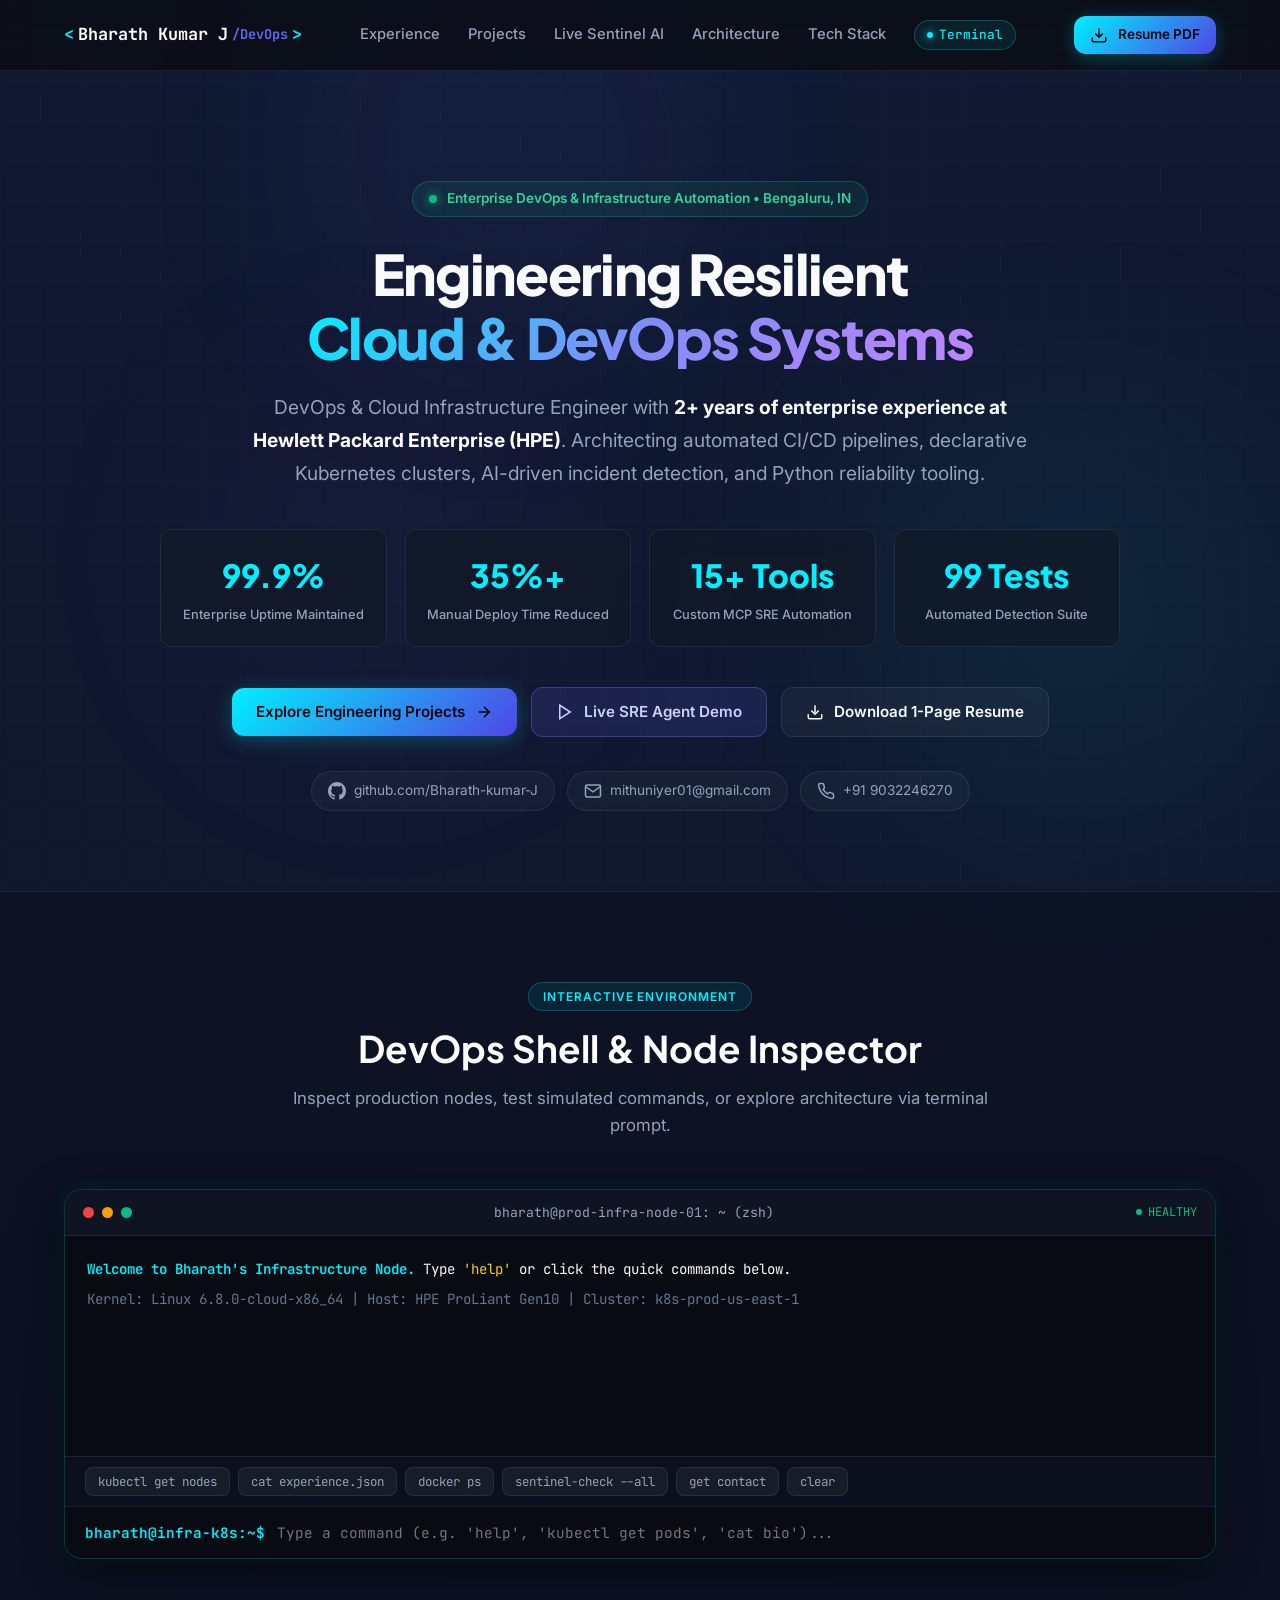
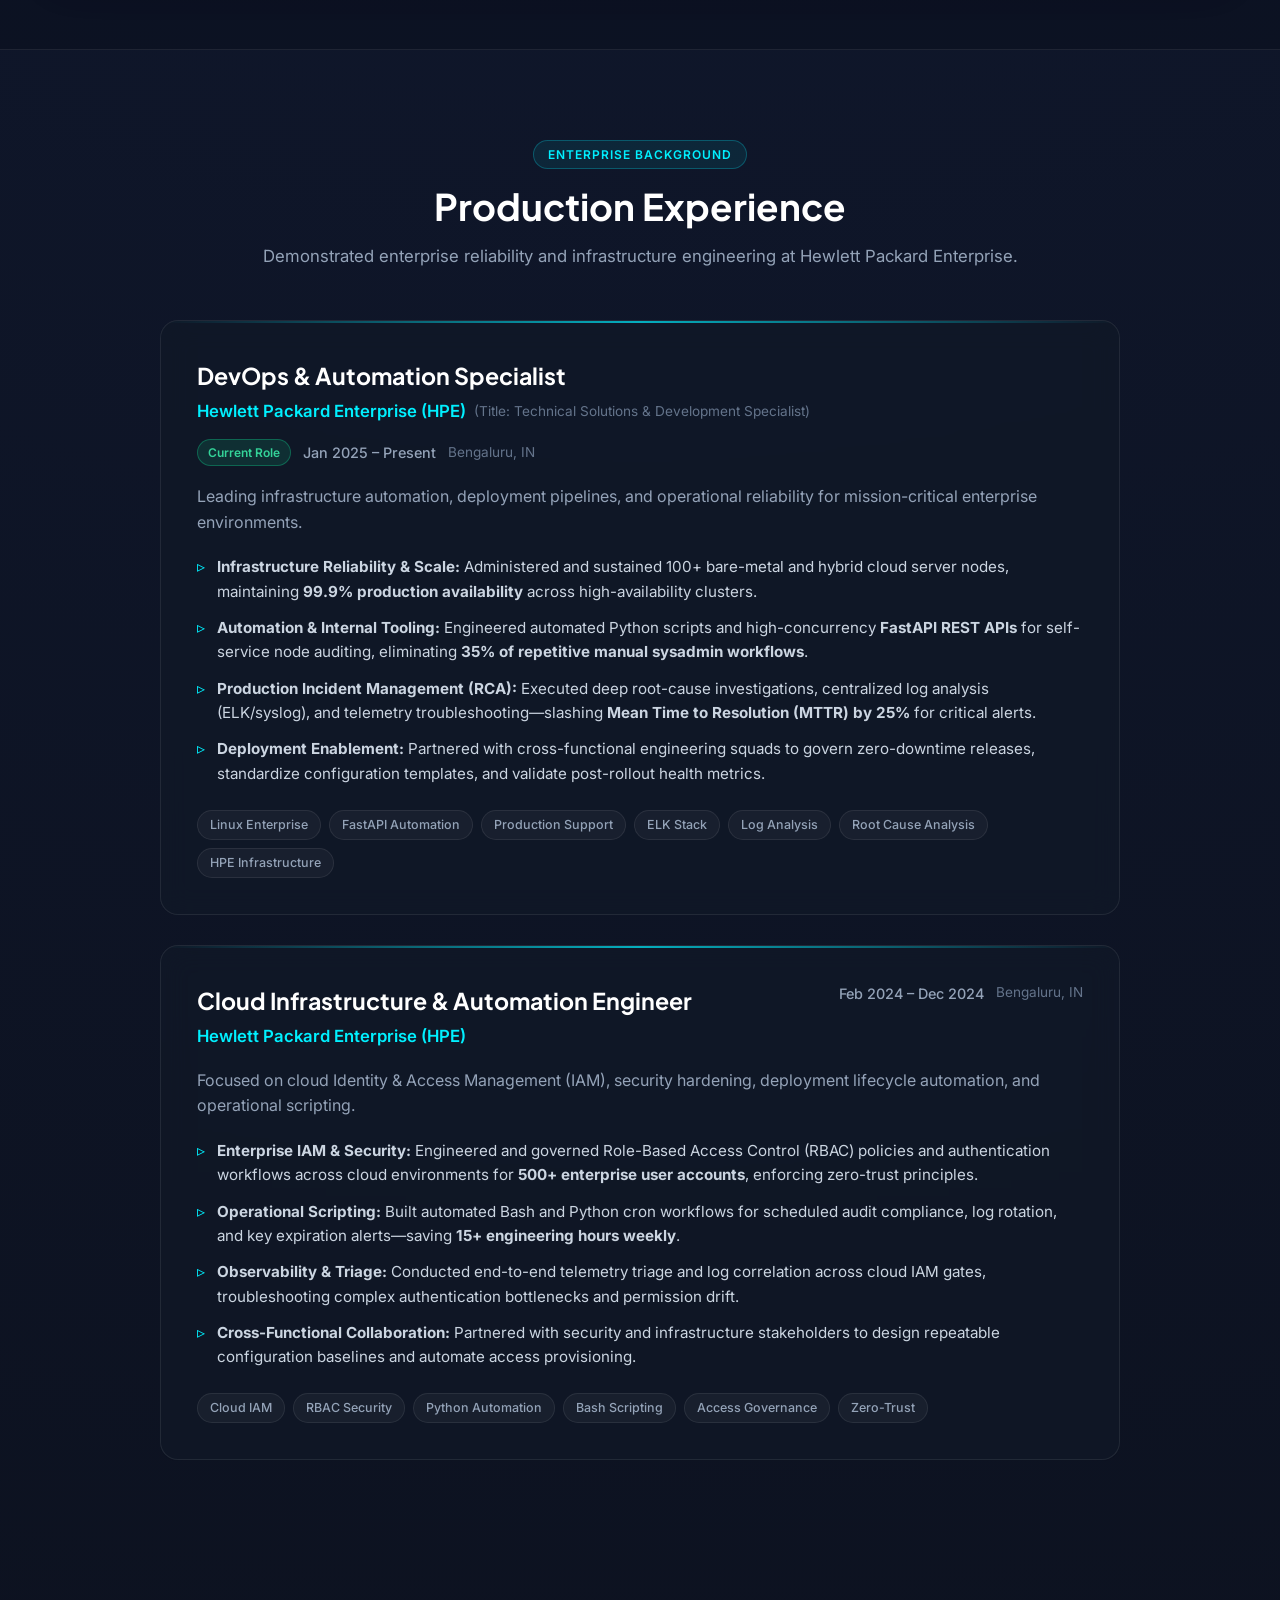
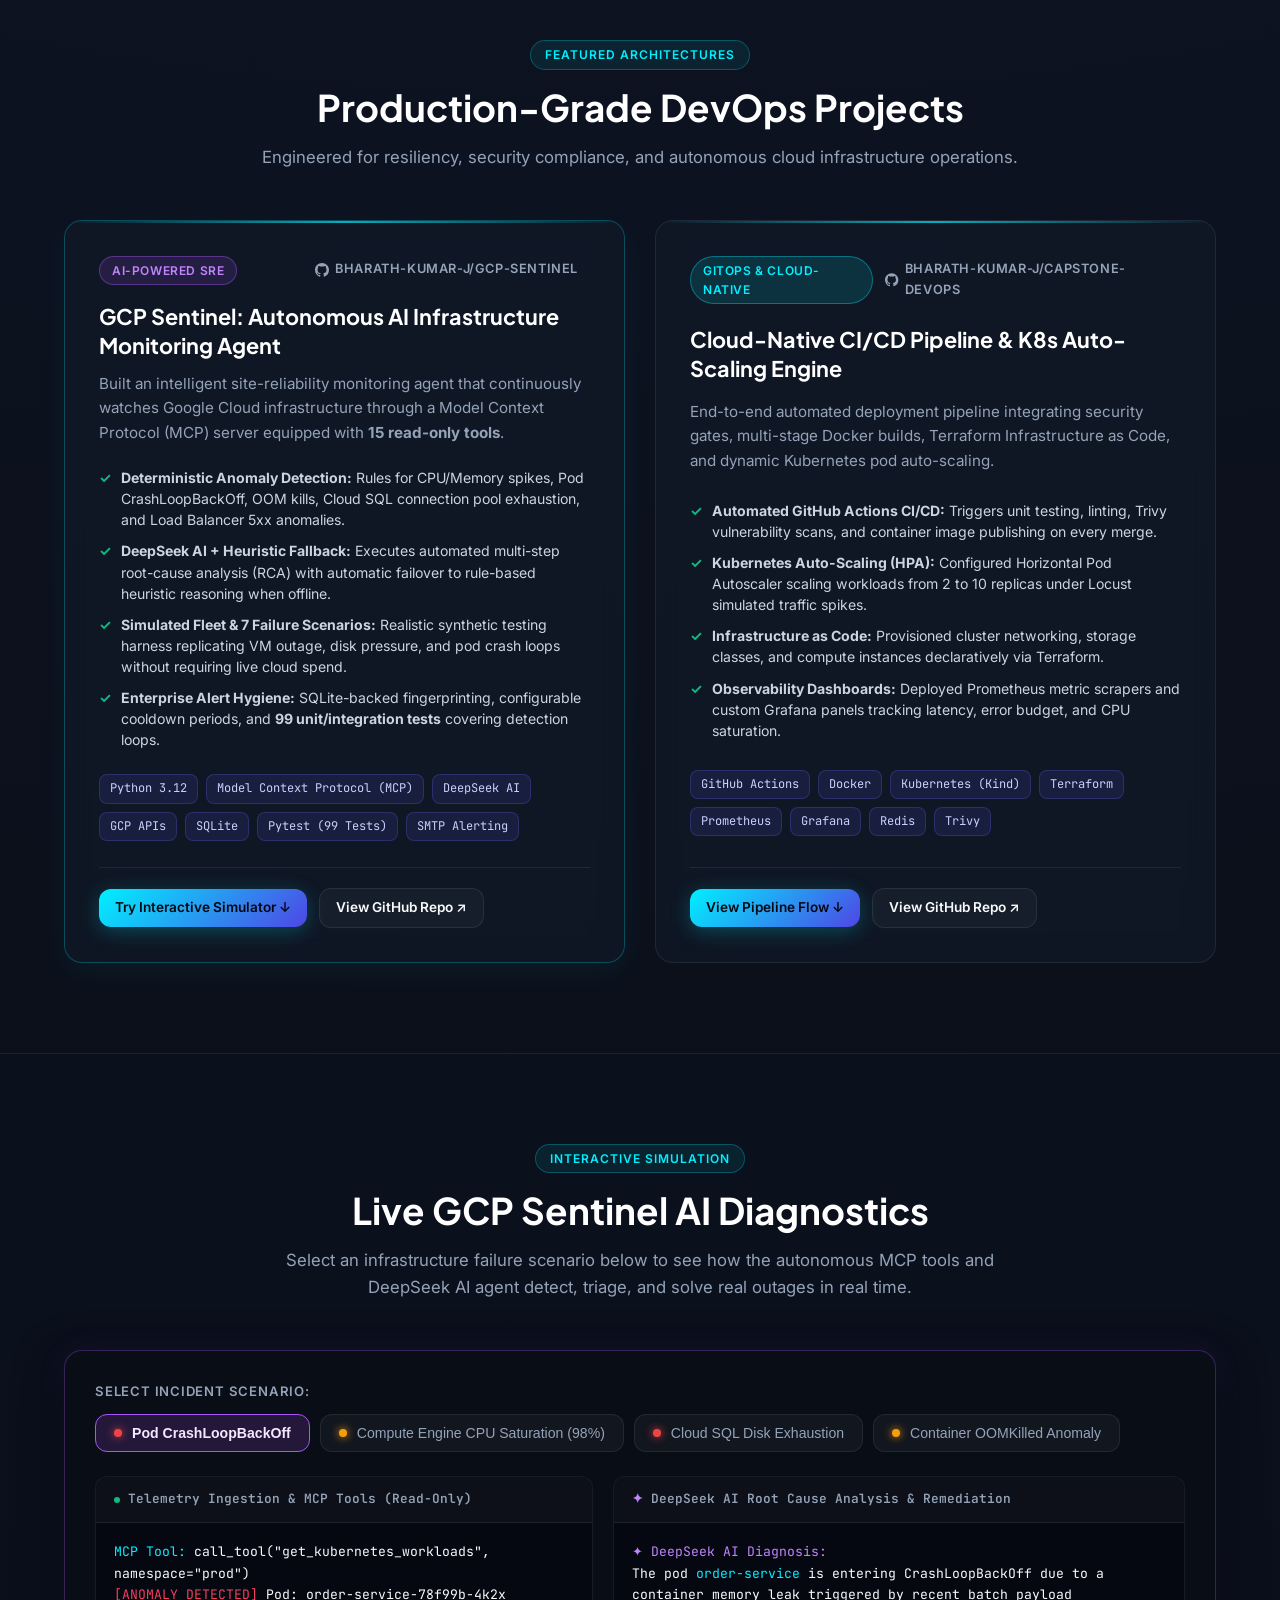
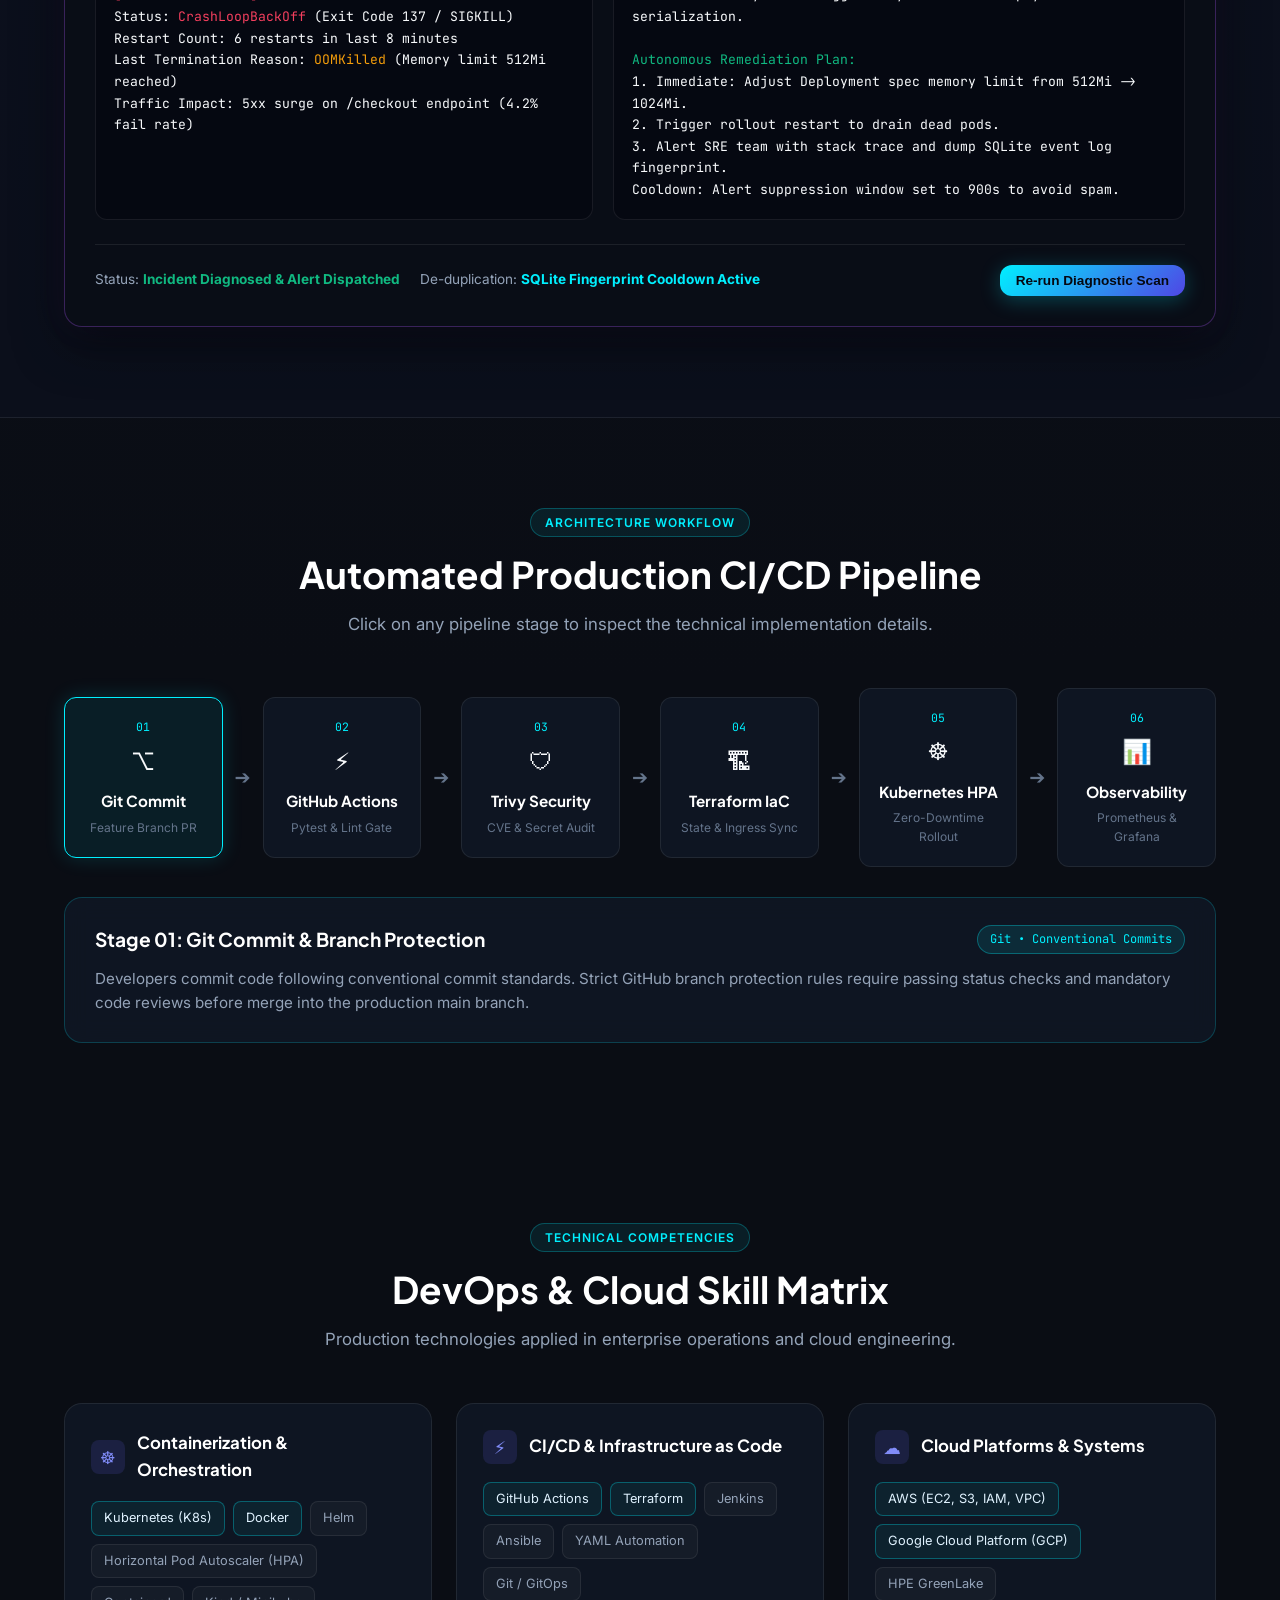
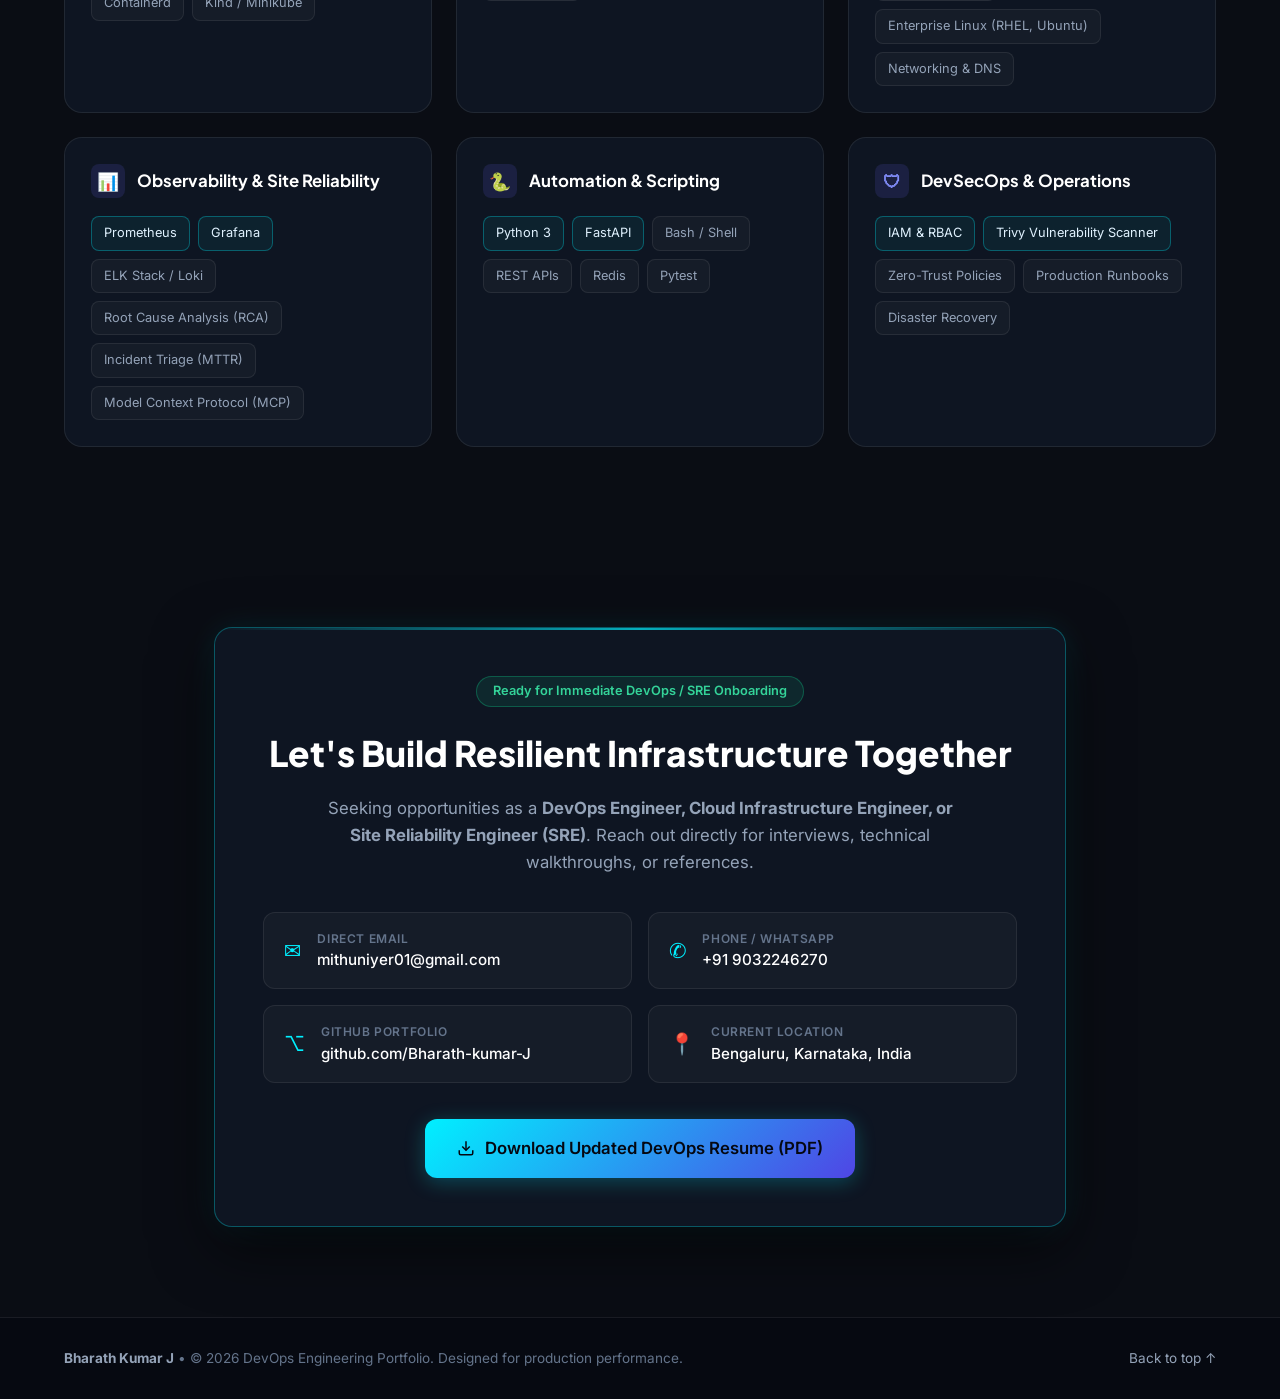
==== index.html @ 3b8f0c7a "feat: launch DevOps engineering portfolio and 1-page executive resume" ====
<!DOCTYPE html>
<html lang="en">
<head>
  <meta charset="UTF-8">
  <meta name="viewport" content="width=device-width, initial-scale=1.0">
  <title>Bharath Kumar J | DevOps & Cloud Infrastructure Engineer</title>
  <meta name="description" content="DevOps & Cloud Infrastructure Engineer specializing in Kubernetes, CI/CD, Terraform, automated observability, and enterprise cloud reliability.">
  <meta name="keywords" content="Bharath Kumar J, DevOps Engineer, Cloud Engineer, Kubernetes, Terraform, AWS, GCP, CI/CD, HPE, SRE">
  <meta name="author" content="Bharath Kumar J">
  
  <!-- Open Graph -->
  <meta property="og:title" content="Bharath Kumar J | DevOps & Cloud Infrastructure Engineer">
  <meta property="og:description" content="Production infrastructure, automated CI/CD pipelines, and AI-driven cloud observability.">
  <meta property="og:type" content="website">

  <!-- Fonts -->
  <link rel="preconnect" href="https://fonts.googleapis.com">
  <link rel="preconnect" href="https://fonts.gstatic.com" crossorigin>
  <link href="https://fonts.googleapis.com/css2?family=Inter:wght@300;400;500;600;700;800&family=JetBrains+Mono:wght@400;500;600;700&family=Plus+Jakarta+Sans:wght@600;700;800&display=swap" rel="stylesheet">
  
  <!-- Styles -->
  <link rel="stylesheet" href="style.css">
</head>
<body>
  <!-- Ambient background glow effects -->
  <div class="glow-orb orb-1"></div>
  <div class="glow-orb orb-2"></div>
  <div class="glow-orb orb-3"></div>
  <div class="grid-overlay"></div>

  <!-- Navigation Bar -->
  <header class="navbar">
    <div class="nav-container">
      <a href="#hero" class="nav-brand">
        <span class="brand-bracket">&lt;</span>
        <span class="brand-name">Bharath Kumar J</span>
        <span class="brand-tag">/DevOps</span>
        <span class="brand-bracket">&gt;</span>
      </a>

      <nav class="nav-links">
        <a href="#experience" class="nav-link">Experience</a>
        <a href="#projects" class="nav-link">Projects</a>
        <a href="#sentinel-demo" class="nav-link">Live Sentinel AI</a>
        <a href="#pipeline-diagram" class="nav-link">Architecture</a>
        <a href="#skills" class="nav-link">Tech Stack</a>
        <a href="#terminal" class="nav-link terminal-pill">
          <span class="term-dot"></span> Terminal
        </a>
      </nav>

      <div class="nav-actions">
        <a href="Bharath_Kumar_DevOps_Resume.pdf" class="btn btn-primary btn-sm" download="Bharath_Kumar_DevOps_Resume.pdf" id="btn-download-resume-nav">
          <svg class="icon" viewBox="0 0 24 24" fill="none" stroke="currentColor" stroke-width="2"><path d="M21 15v4a2 2 0 0 1-2 2H5a2 2 0 0 1-2-2v-4"></path><polyline points="7 10 12 15 17 10"></polyline><line x1="12" y1="15" x2="12" y2="3"></line></svg>
          <span>Resume PDF</span>
        </a>
      </div>
    </div>
  </header>

  <main>
    <!-- Hero Section -->
    <section id="hero" class="hero-section">
      <div class="container hero-container">
        <div class="hero-badge">
          <span class="pulse-status"></span>
          <span>Enterprise DevOps & Infrastructure Automation • Bengaluru, IN</span>
        </div>

        <h1 class="hero-title">
          Engineering Resilient <br>
          <span class="gradient-text">Cloud & DevOps Systems</span>
        </h1>

        <p class="hero-subtitle">
          DevOps & Cloud Infrastructure Engineer with <strong>2+ years of enterprise experience at Hewlett Packard Enterprise (HPE)</strong>. 
          Architecting automated CI/CD pipelines, declarative Kubernetes clusters, AI-driven incident detection, and Python reliability tooling.
        </p>

        <!-- Key Metrics Strip -->
        <div class="hero-stats">
          <div class="stat-card">
            <div class="stat-value">99.9%</div>
            <div class="stat-label">Enterprise Uptime Maintained</div>
          </div>
          <div class="stat-card">
            <div class="stat-value">35%+</div>
            <div class="stat-label">Manual Deploy Time Reduced</div>
          </div>
          <div class="stat-card">
            <div class="stat-value">15+ Tools</div>
            <div class="stat-label">Custom MCP SRE Automation</div>
          </div>
          <div class="stat-card">
            <div class="stat-value">99 Tests</div>
            <div class="stat-label">Automated Detection Suite</div>
          </div>
        </div>

        <!-- Call to actions -->
        <div class="hero-cta-group">
          <a href="#projects" class="btn btn-primary" id="btn-explore-projects">
            <span>Explore Engineering Projects</span>
            <svg class="icon" viewBox="0 0 24 24" fill="none" stroke="currentColor" stroke-width="2"><line x1="5" y1="12" x2="19" y2="12"></line><polyline points="12 5 19 12 12 19"></polyline></svg>
          </a>
          <a href="#sentinel-demo" class="btn btn-secondary" id="btn-view-ai-demo">
            <svg class="icon" viewBox="0 0 24 24" fill="none" stroke="currentColor" stroke-width="2"><polygon points="5 3 19 12 5 21 5 3"></polygon></svg>
            <span>Live SRE Agent Demo</span>
          </a>
          <a href="Bharath_Kumar_DevOps_Resume.pdf" class="btn btn-outline" download="Bharath_Kumar_DevOps_Resume.pdf" id="btn-download-resume-hero">
            <svg class="icon" viewBox="0 0 24 24" fill="none" stroke="currentColor" stroke-width="2"><path d="M21 15v4a2 2 0 0 1-2 2H5a2 2 0 0 1-2-2v-4"></path><polyline points="7 10 12 15 17 10"></polyline><line x1="12" y1="15" x2="12" y2="3"></line></svg>
            <span>Download 1-Page Resume</span>
          </a>
        </div>

        <div class="hero-socials">
          <a href="https://github.com/Bharath-kumar-J" target="_blank" rel="noopener noreferrer" class="social-chip" id="chip-github">
            <svg class="icon" viewBox="0 0 24 24" fill="currentColor"><path d="M12 0C5.37 0 0 5.37 0 12c0 5.31 3.435 9.795 8.205 11.385.6.105.825-.255.825-.57 0-.285-.015-1.23-.015-2.235-3.015.555-3.795-.735-4.035-1.41-.135-.345-.72-1.41-1.23-1.695-.42-.225-1.02-.78-.015-.795.945-.015 1.62.87 1.845 1.23 1.08 1.815 2.805 1.305 3.495.99.105-.78.42-1.305.765-1.605-2.67-.3-5.46-1.335-5.46-5.925 0-1.305.465-2.385 1.23-3.225-.12-.3-.54-1.53.12-3.18 0 0 1.005-.315 3.3 1.23.96-.27 1.98-.405 3-.405s2.04.135 3 .405c2.295-1.56 3.3-1.23 3.3-1.23.66 1.65.24 2.88.12 3.18.765.84 1.23 1.905 1.23 3.225 0 4.605-2.805 5.625-5.475 5.925.435.375.81 1.095.81 2.22 0 1.605-.015 2.895-.015 3.3 0 .315.225.69.825.57A12.02 12.02 0 0024 12c0-6.63-5.37-12-12-12z"/></svg>
            <span>github.com/Bharath-kumar-J</span>
          </a>
          <a href="mailto:mithuniyer01@gmail.com" class="social-chip" id="chip-email">
            <svg class="icon" viewBox="0 0 24 24" fill="none" stroke="currentColor" stroke-width="2"><path d="M4 4h16c1.1 0 2 .9 2 2v12c0 1.1-.9 2-2 2H4c-1.1 0-2-.9-2-2V6c0-1.1.9-2 2-2z"></path><polyline points="22,6 12,13 2,6"></polyline></svg>
            <span>mithuniyer01@gmail.com</span>
          </a>
          <a href="tel:+919032246270" class="social-chip" id="chip-phone">
            <svg class="icon" viewBox="0 0 24 24" fill="none" stroke="currentColor" stroke-width="2"><path d="M22 16.92v3a2 2 0 0 1-2.18 2 19.79 19.79 0 0 1-8.63-3.07 19.5 19.5 0 0 1-6-6 19.79 19.79 0 0 1-3.07-8.67A2 2 0 0 1 4.11 2h3a2 2 0 0 1 2 1.72 12.84 12.84 0 0 0 .7 2.81 2 2 0 0 1-.45 2.11L8.09 9.91a16 16 0 0 0 6 6l1.27-1.27a2 2 0 0 1 2.11-.45 12.84 12.84 0 0 0 2.81.7A2 2 0 0 1 22 16.92z"></path></svg>
            <span>+91 9032246270</span>
          </a>
        </div>
      </div>
    </section>

    <!-- Interactive DevOps Terminal -->
    <section id="terminal" class="terminal-section">
      <div class="container">
        <div class="section-header">
          <div class="section-tag">Interactive Environment</div>
          <h2 class="section-title">DevOps Shell & Node Inspector</h2>
          <p class="section-desc">Inspect production nodes, test simulated commands, or explore architecture via terminal prompt.</p>
        </div>

        <div class="terminal-window">
          <div class="terminal-bar">
            <div class="term-dots">
              <span class="dot red"></span>
              <span class="dot yellow"></span>
              <span class="dot green"></span>
            </div>
            <div class="term-title">bharath@prod-infra-node-01: ~ (zsh)</div>
            <div class="term-status"><span class="status-indicator"></span> HEALTHY</div>
          </div>
          
          <div class="terminal-body" id="term-output">
            <div class="term-line output">
              <span class="term-accent">Welcome to Bharath's Infrastructure Node.</span> Type <span class="term-highlight">'help'</span> or click the quick commands below.
            </div>
            <div class="term-line output">
              <span class="term-dim">Kernel: Linux 6.8.0-cloud-x86_64 | Host: HPE ProLiant Gen10 | Cluster: k8s-prod-us-east-1</span>
            </div>
          </div>

          <!-- Quick interactive command buttons -->
          <div class="terminal-quick-cmds">
            <button class="quick-cmd-btn" data-cmd="kubectl get nodes">kubectl get nodes</button>
            <button class="quick-cmd-btn" data-cmd="cat experience.json">cat experience.json</button>
            <button class="quick-cmd-btn" data-cmd="docker ps">docker ps</button>
            <button class="quick-cmd-btn" data-cmd="sentinel-check --all">sentinel-check --all</button>
            <button class="quick-cmd-btn" data-cmd="get contact">get contact</button>
            <button class="quick-cmd-btn" data-cmd="clear">clear</button>
          </div>

          <div class="terminal-input-row">
            <span class="term-prompt">bharath@infra-k8s:~$</span>
            <input type="text" id="terminal-input" placeholder="Type a command (e.g. 'help', 'kubectl get pods', 'cat bio')..." autocomplete="off" spellcheck="false">
          </div>
        </div>
      </div>
    </section>

    <!-- Professional Experience Section -->
    <section id="experience" class="experience-section">
      <div class="container">
        <div class="section-header">
          <div class="section-tag">Enterprise Background</div>
          <h2 class="section-title">Production Experience</h2>
          <p class="section-desc">Demonstrated enterprise reliability and infrastructure engineering at Hewlett Packard Enterprise.</p>
        </div>

        <div class="timeline">
          <!-- Role 1 -->
          <div class="timeline-card">
            <div class="card-glow"></div>
            <div class="timeline-header">
              <div class="role-info">
                <h3 class="role-title">DevOps & Automation Specialist</h3>
                <div class="role-company">
                  <span class="company-name">Hewlett Packard Enterprise (HPE)</span>
                  <span class="official-title">(Title: Technical Solutions & Development Specialist)</span>
                </div>
              </div>
              <div class="role-meta">
                <span class="role-badge current">Current Role</span>
                <span class="role-date">Jan 2025 – Present</span>
                <span class="role-location">Bengaluru, IN</span>
              </div>
            </div>

            <p class="role-overview">
              Leading infrastructure automation, deployment pipelines, and operational reliability for mission-critical enterprise environments.
            </p>

            <ul class="role-bullets">
              <li>
                <span class="bullet-icon">▹</span>
                <span><strong>Infrastructure Reliability & Scale:</strong> Administered and sustained 100+ bare-metal and hybrid cloud server nodes, maintaining <strong>99.9% production availability</strong> across high-availability clusters.</span>
              </li>
              <li>
                <span class="bullet-icon">▹</span>
                <span><strong>Automation & Internal Tooling:</strong> Engineered automated Python scripts and high-concurrency <strong>FastAPI REST APIs</strong> for self-service node auditing, eliminating <strong>35% of repetitive manual sysadmin workflows</strong>.</span>
              </li>
              <li>
                <span class="bullet-icon">▹</span>
                <span><strong>Production Incident Management (RCA):</strong> Executed deep root-cause investigations, centralized log analysis (ELK/syslog), and telemetry troubleshooting—slashing <strong>Mean Time to Resolution (MTTR) by 25%</strong> for critical alerts.</span>
              </li>
              <li>
                <span class="bullet-icon">▹</span>
                <span><strong>Deployment Enablement:</strong> Partnered with cross-functional engineering squads to govern zero-downtime releases, standardize configuration templates, and validate post-rollout health metrics.</span>
              </li>
            </ul>

            <div class="role-tags">
              <span class="tag">Linux Enterprise</span>
              <span class="tag">FastAPI Automation</span>
              <span class="tag">Production Support</span>
              <span class="tag">ELK Stack</span>
              <span class="tag">Log Analysis</span>
              <span class="tag">Root Cause Analysis</span>
              <span class="tag">HPE Infrastructure</span>
            </div>
          </div>

          <!-- Role 2 -->
          <div class="timeline-card">
            <div class="card-glow"></div>
            <div class="timeline-header">
              <div class="role-info">
                <h3 class="role-title">Cloud Infrastructure & Automation Engineer</h3>
                <div class="role-company">
                  <span class="company-name">Hewlett Packard Enterprise (HPE)</span>
                </div>
              </div>
              <div class="role-meta">
                <span class="role-date">Feb 2024 – Dec 2024</span>
                <span class="role-location">Bengaluru, IN</span>
              </div>
            </div>

            <p class="role-overview">
              Focused on cloud Identity & Access Management (IAM), security hardening, deployment lifecycle automation, and operational scripting.
            </p>

            <ul class="role-bullets">
              <li>
                <span class="bullet-icon">▹</span>
                <span><strong>Enterprise IAM & Security:</strong> Engineered and governed Role-Based Access Control (RBAC) policies and authentication workflows across cloud environments for <strong>500+ enterprise user accounts</strong>, enforcing zero-trust principles.</span>
              </li>
              <li>
                <span class="bullet-icon">▹</span>
                <span><strong>Operational Scripting:</strong> Built automated Bash and Python cron workflows for scheduled audit compliance, log rotation, and key expiration alerts—saving <strong>15+ engineering hours weekly</strong>.</span>
              </li>
              <li>
                <span class="bullet-icon">▹</span>
                <span><strong>Observability & Triage:</strong> Conducted end-to-end telemetry triage and log correlation across cloud IAM gates, troubleshooting complex authentication bottlenecks and permission drift.</span>
              </li>
              <li>
                <span class="bullet-icon">▹</span>
                <span><strong>Cross-Functional Collaboration:</strong> Partnered with security and infrastructure stakeholders to design repeatable configuration baselines and automate access provisioning.</span>
              </li>
            </ul>

            <div class="role-tags">
              <span class="tag">Cloud IAM</span>
              <span class="tag">RBAC Security</span>
              <span class="tag">Python Automation</span>
              <span class="tag">Bash Scripting</span>
              <span class="tag">Access Governance</span>
              <span class="tag">Zero-Trust</span>
            </div>
          </div>
        </div>
      </div>
    </section>

    <!-- Flagship Projects Section -->
    <section id="projects" class="projects-section">
      <div class="container">
        <div class="section-header">
          <div class="section-tag">Featured Architectures</div>
          <h2 class="section-title">Production-Grade DevOps Projects</h2>
          <p class="section-desc">Engineered for resiliency, security compliance, and autonomous cloud infrastructure operations.</p>
        </div>

        <div class="projects-grid">
          <!-- Project 1: GCP Sentinel -->
          <article class="project-card featured">
            <div class="card-glow"></div>
            <div class="project-badge-bar">
              <span class="badge ai">AI-Powered SRE</span>
              <span class="badge github-link">
                <a href="https://github.com/Bharath-kumar-J/gcp-sentinel" target="_blank" rel="noopener noreferrer">
                  <svg class="icon-sm" viewBox="0 0 24 24" fill="currentColor"><path d="M12 0C5.37 0 0 5.37 0 12c0 5.31 3.435 9.795 8.205 11.385.6.105.825-.255.825-.57 0-.285-.015-1.23-.015-2.235-3.015.555-3.795-.735-4.035-1.41-.135-.345-.72-1.41-1.23-1.695-.42-.225-1.02-.78-.015-.795.945-.015 1.62.87 1.845 1.23 1.08 1.815 2.805 1.305 3.495.99.105-.78.42-1.305.765-1.605-2.67-.3-5.46-1.335-5.46-5.925 0-1.305.465-2.385 1.23-3.225-.12-.3-.54-1.53.12-3.18 0 0 1.005-.315 3.3 1.23.96-.27 1.98-.405 3-.405s2.04.135 3 .405c2.295-1.56 3.3-1.23 3.3-1.23.66 1.65.24 2.88.12 3.18.765.84 1.23 1.905 1.23 3.225 0 4.605-2.805 5.625-5.475 5.925.435.375.81 1.095.81 2.22 0 1.605-.015 2.895-.015 3.3 0 .315.225.69.825.57A12.02 12.02 0 0024 12c0-6.63-5.37-12-12-12z"/></svg>
                  <span>Bharath-kumar-J/gcp-sentinel</span>
                </a>
              </span>
            </div>

            <h3 class="project-title">GCP Sentinel: Autonomous AI Infrastructure Monitoring Agent</h3>
            <p class="project-desc">
              Built an intelligent site-reliability monitoring agent that continuously watches Google Cloud infrastructure through a Model Context Protocol (MCP) server equipped with <strong>15 read-only tools</strong>.
            </p>

            <div class="project-highlights">
              <div class="highlight-item">
                <span class="check-icon">✓</span>
                <span><strong>Deterministic Anomaly Detection:</strong> Rules for CPU/Memory spikes, Pod CrashLoopBackOff, OOM kills, Cloud SQL connection pool exhaustion, and Load Balancer 5xx anomalies.</span>
              </div>
              <div class="highlight-item">
                <span class="check-icon">✓</span>
                <span><strong>DeepSeek AI + Heuristic Fallback:</strong> Executes automated multi-step root-cause analysis (RCA) with automatic failover to rule-based heuristic reasoning when offline.</span>
              </div>
              <div class="highlight-item">
                <span class="check-icon">✓</span>
                <span><strong>Simulated Fleet & 7 Failure Scenarios:</strong> Realistic synthetic testing harness replicating VM outage, disk pressure, and pod crash loops without requiring live cloud spend.</span>
              </div>
              <div class="highlight-item">
                <span class="check-icon">✓</span>
                <span><strong>Enterprise Alert Hygiene:</strong> SQLite-backed fingerprinting, configurable cooldown periods, and <strong>99 unit/integration tests</strong> covering detection loops.</span>
              </div>
            </div>

            <div class="project-tech-stack">
              <span class="tech-tag">Python 3.12</span>
              <span class="tech-tag">Model Context Protocol (MCP)</span>
              <span class="tech-tag">DeepSeek AI</span>
              <span class="tech-tag">GCP APIs</span>
              <span class="tech-tag">SQLite</span>
              <span class="tech-tag">Pytest (99 Tests)</span>
              <span class="tech-tag">SMTP Alerting</span>
            </div>

            <div class="project-footer">
              <a href="#sentinel-demo" class="btn btn-sm btn-primary">Try Interactive Simulator ↓</a>
              <a href="https://github.com/Bharath-kumar-J/gcp-sentinel" target="_blank" rel="noopener noreferrer" class="btn btn-sm btn-outline">View GitHub Repo ↗</a>
            </div>
          </article>

          <!-- Project 2: Cloud Native CI/CD -->
          <article class="project-card">
            <div class="card-glow"></div>
            <div class="project-badge-bar">
              <span class="badge k8s">GitOps & Cloud-Native</span>
              <span class="badge github-link">
                <a href="https://github.com/Bharath-kumar-J/capstone-devops" target="_blank" rel="noopener noreferrer">
                  <svg class="icon-sm" viewBox="0 0 24 24" fill="currentColor"><path d="M12 0C5.37 0 0 5.37 0 12c0 5.31 3.435 9.795 8.205 11.385.6.105.825-.255.825-.57 0-.285-.015-1.23-.015-2.235-3.015.555-3.795-.735-4.035-1.41-.135-.345-.72-1.41-1.23-1.695-.42-.225-1.02-.78-.015-.795.945-.015 1.62.87 1.845 1.23 1.08 1.815 2.805 1.305 3.495.99.105-.78.42-1.305.765-1.605-2.67-.3-5.46-1.335-5.46-5.925 0-1.305.465-2.385 1.23-3.225-.12-.3-.54-1.53.12-3.18 0 0 1.005-.315 3.3 1.23.96-.27 1.98-.405 3-.405s2.04.135 3 .405c2.295-1.56 3.3-1.23 3.3-1.23.66 1.65.24 2.88.12 3.18.765.84 1.23 1.905 1.23 3.225 0 4.605-2.805 5.625-5.475 5.925.435.375.81 1.095.81 2.22 0 1.605-.015 2.895-.015 3.3 0 .315.225.69.825.57A12.02 12.02 0 0024 12c0-6.63-5.37-12-12-12z"/></svg>
                  <span>Bharath-kumar-J/capstone-devops</span>
                </a>
              </span>
            </div>

            <h3 class="project-title">Cloud-Native CI/CD Pipeline & K8s Auto-Scaling Engine</h3>
            <p class="project-desc">
              End-to-end automated deployment pipeline integrating security gates, multi-stage Docker builds, Terraform Infrastructure as Code, and dynamic Kubernetes pod auto-scaling.
            </p>

            <div class="project-highlights">
              <div class="highlight-item">
                <span class="check-icon">✓</span>
                <span><strong>Automated GitHub Actions CI/CD:</strong> Triggers unit testing, linting, Trivy vulnerability scans, and container image publishing on every merge.</span>
              </div>
              <div class="highlight-item">
                <span class="check-icon">✓</span>
                <span><strong>Kubernetes Auto-Scaling (HPA):</strong> Configured Horizontal Pod Autoscaler scaling workloads from 2 to 10 replicas under Locust simulated traffic spikes.</span>
              </div>
              <div class="highlight-item">
                <span class="check-icon">✓</span>
                <span><strong>Infrastructure as Code:</strong> Provisioned cluster networking, storage classes, and compute instances declaratively via Terraform.</span>
              </div>
              <div class="highlight-item">
                <span class="check-icon">✓</span>
                <span><strong>Observability Dashboards:</strong> Deployed Prometheus metric scrapers and custom Grafana panels tracking latency, error budget, and CPU saturation.</span>
              </div>
            </div>

            <div class="project-tech-stack">
              <span class="tech-tag">GitHub Actions</span>
              <span class="tech-tag">Docker</span>
              <span class="tech-tag">Kubernetes (Kind)</span>
              <span class="tech-tag">Terraform</span>
              <span class="tech-tag">Prometheus</span>
              <span class="tech-tag">Grafana</span>
              <span class="tech-tag">Redis</span>
              <span class="tech-tag">Trivy</span>
            </div>

            <div class="project-footer">
              <a href="#pipeline-diagram" class="btn btn-sm btn-primary">View Pipeline Flow ↓</a>
              <a href="https://github.com/Bharath-kumar-J/capstone-devops" target="_blank" rel="noopener noreferrer" class="btn btn-sm btn-outline">View GitHub Repo ↗</a>
            </div>
          </article>
        </div>
      </div>
    </section>

    <!-- Interactive Live GCP Sentinel AI Simulator -->
    <section id="sentinel-demo" class="demo-section">
      <div class="container">
        <div class="section-header">
          <div class="section-tag">Interactive Simulation</div>
          <h2 class="section-title">Live GCP Sentinel AI Diagnostics</h2>
          <p class="section-desc">Select an infrastructure failure scenario below to see how the autonomous MCP tools and DeepSeek AI agent detect, triage, and solve real outages in real time.</p>
        </div>

        <div class="simulator-box">
          <div class="sim-controls">
            <label class="control-label">Select Incident Scenario:</label>
            <div class="scenario-buttons">
              <button class="scenario-btn active" data-scenario="crashloop">
                <span class="scenario-status red"></span>
                <span>Pod CrashLoopBackOff</span>
              </button>
              <button class="scenario-btn" data-scenario="cpu-spike">
                <span class="scenario-status orange"></span>
                <span>Compute Engine CPU Saturation (98%)</span>
              </button>
              <button class="scenario-btn" data-scenario="sql-disk">
                <span class="scenario-status red"></span>
                <span>Cloud SQL Disk Exhaustion</span>
              </button>
              <button class="scenario-btn" data-scenario="oom-kill">
                <span class="scenario-status orange"></span>
                <span>Container OOMKilled Anomaly</span>
              </button>
            </div>
          </div>

          <div class="sim-display-grid">
            <!-- Simulated Telemetry Stream -->
            <div class="sim-panel telemetry-panel">
              <div class="panel-header">
                <span class="pulse-green"></span>
                <span>Telemetry Ingestion & MCP Tools (Read-Only)</span>
              </div>
              <div class="panel-content" id="sim-telemetry">
                <!-- Dynamically populated -->
              </div>
            </div>

            <!-- DeepSeek AI RCA & Action Plan -->
            <div class="sim-panel ai-panel">
              <div class="panel-header">
                <span class="ai-sparkle">✦</span>
                <span>DeepSeek AI Root Cause Analysis & Remediation</span>
              </div>
              <div class="panel-content" id="sim-analysis">
                <!-- Dynamically populated -->
              </div>
            </div>
          </div>

          <div class="sim-footer">
            <div class="sim-meta">
              <span>Status: <strong class="text-emerald">Incident Diagnosed & Alert Dispatched</strong></span>
              <span>De-duplication: <strong class="text-cyan">SQLite Fingerprint Cooldown Active</strong></span>
            </div>
            <button class="btn btn-sm btn-primary" id="btn-rerun-sim">Re-run Diagnostic Scan</button>
          </div>
        </div>
      </div>
    </section>

    <!-- Interactive CI/CD Architecture Flow -->
    <section id="pipeline-diagram" class="pipeline-section">
      <div class="container">
        <div class="section-header">
          <div class="section-tag">Architecture Workflow</div>
          <h2 class="section-title">Automated Production CI/CD Pipeline</h2>
          <p class="section-desc">Click on any pipeline stage to inspect the technical implementation details.</p>
        </div>

        <div class="pipeline-flow">
          <div class="pipeline-stage active" data-stage="stage-git">
            <div class="stage-num">01</div>
            <div class="stage-icon">⌥</div>
            <div class="stage-title">Git Commit</div>
            <div class="stage-sub">Feature Branch PR</div>
          </div>
          <div class="pipeline-arrow">➔</div>

          <div class="pipeline-stage" data-stage="stage-ci">
            <div class="stage-num">02</div>
            <div class="stage-icon">⚡</div>
            <div class="stage-title">GitHub Actions</div>
            <div class="stage-sub">Pytest & Lint Gate</div>
          </div>
          <div class="pipeline-arrow">➔</div>

          <div class="pipeline-stage" data-stage="stage-sec">
            <div class="stage-num">03</div>
            <div class="stage-icon">🛡</div>
            <div class="stage-title">Trivy Security</div>
            <div class="stage-sub">CVE & Secret Audit</div>
          </div>
          <div class="pipeline-arrow">➔</div>

          <div class="pipeline-stage" data-stage="stage-iac">
            <div class="stage-num">04</div>
            <div class="stage-icon">🏗</div>
            <div class="stage-title">Terraform IaC</div>
            <div class="stage-sub">State & Ingress Sync</div>
          </div>
          <div class="pipeline-arrow">➔</div>

          <div class="pipeline-stage" data-stage="stage-k8s">
            <div class="stage-num">05</div>
            <div class="stage-icon">☸</div>
            <div class="stage-title">Kubernetes HPA</div>
            <div class="stage-sub">Zero-Downtime Rollout</div>
          </div>
          <div class="pipeline-arrow">➔</div>

          <div class="pipeline-stage" data-stage="stage-obs">
            <div class="stage-num">06</div>
            <div class="stage-icon">📊</div>
            <div class="stage-title">Observability</div>
            <div class="stage-sub">Prometheus & Grafana</div>
          </div>
        </div>

        <div class="stage-detail-card" id="stage-detail-view">
          <div class="detail-header">
            <h4 id="detail-title">Stage 01: Git Commit & Branch Protection</h4>
            <span class="detail-badge" id="detail-tech">Git • Conventional Commits</span>
          </div>
          <p id="detail-desc">Developers commit code following conventional commit standards. Strict GitHub branch protection rules require passing status checks and mandatory code reviews before merge into the production main branch.</p>
        </div>
      </div>
    </section>

    <!-- Skills Matrix -->
    <section id="skills" class="skills-section">
      <div class="container">
        <div class="section-header">
          <div class="section-tag">Technical Competencies</div>
          <h2 class="section-title">DevOps & Cloud Skill Matrix</h2>
          <p class="section-desc">Production technologies applied in enterprise operations and cloud engineering.</p>
        </div>

        <div class="skills-grid">
          <!-- Category 1 -->
          <div class="skill-group">
            <div class="group-title">
              <span class="icon-bubble">☸</span>
              <span>Containerization & Orchestration</span>
            </div>
            <div class="skill-pills">
              <span class="pill primary">Kubernetes (K8s)</span>
              <span class="pill primary">Docker</span>
              <span class="pill">Helm</span>
              <span class="pill">Horizontal Pod Autoscaler (HPA)</span>
              <span class="pill">Containerd</span>
              <span class="pill">Kind / Minikube</span>
            </div>
          </div>

          <!-- Category 2 -->
          <div class="skill-group">
            <div class="group-title">
              <span class="icon-bubble">⚡</span>
              <span>CI/CD & Infrastructure as Code</span>
            </div>
            <div class="skill-pills">
              <span class="pill primary">GitHub Actions</span>
              <span class="pill primary">Terraform</span>
              <span class="pill">Jenkins</span>
              <span class="pill">Ansible</span>
              <span class="pill">YAML Automation</span>
              <span class="pill">Git / GitOps</span>
            </div>
          </div>

          <!-- Category 3 -->
          <div class="skill-group">
            <div class="group-title">
              <span class="icon-bubble">☁</span>
              <span>Cloud Platforms & Systems</span>
            </div>
            <div class="skill-pills">
              <span class="pill primary">AWS (EC2, S3, IAM, VPC)</span>
              <span class="pill primary">Google Cloud Platform (GCP)</span>
              <span class="pill">HPE GreenLake</span>
              <span class="pill">Enterprise Linux (RHEL, Ubuntu)</span>
              <span class="pill">Networking & DNS</span>
            </div>
          </div>

          <!-- Category 4 -->
          <div class="skill-group">
            <div class="group-title">
              <span class="icon-bubble">📊</span>
              <span>Observability & Site Reliability</span>
            </div>
            <div class="skill-pills">
              <span class="pill primary">Prometheus</span>
              <span class="pill primary">Grafana</span>
              <span class="pill">ELK Stack / Loki</span>
              <span class="pill">Root Cause Analysis (RCA)</span>
              <span class="pill">Incident Triage (MTTR)</span>
              <span class="pill">Model Context Protocol (MCP)</span>
            </div>
          </div>

          <!-- Category 5 -->
          <div class="skill-group">
            <div class="group-title">
              <span class="icon-bubble">🐍</span>
              <span>Automation & Scripting</span>
            </div>
            <div class="skill-pills">
              <span class="pill primary">Python 3</span>
              <span class="pill primary">FastAPI</span>
              <span class="pill">Bash / Shell</span>
              <span class="pill">REST APIs</span>
              <span class="pill">Redis</span>
              <span class="pill">Pytest</span>
            </div>
          </div>

          <!-- Category 6 -->
          <div class="skill-group">
            <div class="group-title">
              <span class="icon-bubble">🛡</span>
              <span>DevSecOps & Operations</span>
            </div>
            <div class="skill-pills">
              <span class="pill primary">IAM & RBAC</span>
              <span class="pill primary">Trivy Vulnerability Scanner</span>
              <span class="pill">Zero-Trust Policies</span>
              <span class="pill">Production Runbooks</span>
              <span class="pill">Disaster Recovery</span>
            </div>
          </div>
        </div>
      </div>
    </section>

    <!-- Contact & Hire Me Section -->
    <section id="contact" class="contact-section">
      <div class="container contact-container">
        <div class="contact-card">
          <div class="card-glow"></div>
          <div class="contact-badge">Ready for Immediate DevOps / SRE Onboarding</div>
          <h2 class="contact-title">Let's Build Resilient Infrastructure Together</h2>
          <p class="contact-subtitle">
            Seeking opportunities as a <strong>DevOps Engineer, Cloud Infrastructure Engineer, or Site Reliability Engineer (SRE)</strong>. 
            Reach out directly for interviews, technical walkthroughs, or references.
          </p>

          <div class="contact-grid">
            <a href="mailto:mithuniyer01@gmail.com" class="contact-item" id="link-email">
              <div class="item-icon">✉</div>
              <div class="item-content">
                <span class="item-label">Direct Email</span>
                <span class="item-value">mithuniyer01@gmail.com</span>
              </div>
            </a>

            <a href="tel:+919032246270" class="contact-item" id="link-phone">
              <div class="item-icon">✆</div>
              <div class="item-content">
                <span class="item-label">Phone / WhatsApp</span>
                <span class="item-value">+91 9032246270</span>
              </div>
            </a>

            <a href="https://github.com/Bharath-kumar-J" target="_blank" rel="noopener noreferrer" class="contact-item" id="link-github">
              <div class="item-icon">⌥</div>
              <div class="item-content">
                <span class="item-label">GitHub Portfolio</span>
                <span class="item-value">github.com/Bharath-kumar-J</span>
              </div>
            </a>

            <div class="contact-item" id="link-location">
              <div class="item-icon">📍</div>
              <div class="item-content">
                <span class="item-label">Current Location</span>
                <span class="item-value">Bengaluru, Karnataka, India</span>
              </div>
            </div>
          </div>

          <div class="contact-actions">
            <a href="Bharath_Kumar_DevOps_Resume.pdf" class="btn btn-primary btn-lg" download="Bharath_Kumar_DevOps_Resume.pdf" id="btn-download-resume-footer">
              <svg class="icon" viewBox="0 0 24 24" fill="none" stroke="currentColor" stroke-width="2"><path d="M21 15v4a2 2 0 0 1-2 2H5a2 2 0 0 1-2-2v-4"></path><polyline points="7 10 12 15 17 10"></polyline><line x1="12" y1="15" x2="12" y2="3"></line></svg>
              <span>Download Updated DevOps Resume (PDF)</span>
            </a>
          </div>
        </div>
      </div>
    </section>
  </main>

  <!-- Footer -->
  <footer class="footer">
    <div class="container footer-container">
      <div class="footer-left">
        <span class="footer-brand">Bharath Kumar J</span>
        <span class="footer-copy">• © 2026 DevOps Engineering Portfolio. Designed for production performance.</span>
      </div>
      <div class="footer-right">
        <a href="#hero" class="back-to-top">Back to top ↑</a>
      </div>
    </div>
  </footer>

  <!-- Toast notifications -->
  <div class="toast" id="toast-msg"></div>

  <script src="app.js"></script>
</body>
</html>
---- style.css ----
/* ==========================================================================
   Bharath Kumar J - DevOps & SRE Engineering Portfolio Stylesheet
   Theme: High-Performance Cyber-Observability (Dark Mode / Glassmorphism)
   ========================================================================== */

:root {
  --bg-primary: #0a0d14;
  --bg-secondary: #0f1422;
  --bg-card: rgba(17, 24, 39, 0.75);
  --bg-card-hover: rgba(26, 35, 54, 0.9);
  --bg-glass: rgba(15, 23, 42, 0.65);
  --border-subtle: rgba(255, 255, 255, 0.08);
  --border-highlight: rgba(0, 240, 255, 0.25);
  --border-glow: rgba(99, 102, 241, 0.3);

  --accent-cyan: #00f0ff;
  --accent-cyan-dim: rgba(0, 240, 255, 0.15);
  --accent-indigo: #6366f1;
  --accent-purple: #a855f7;
  --accent-emerald: #10b981;
  --accent-amber: #f59e0b;
  --accent-rose: #f43f5e;

  --text-primary: #f8fafc;
  --text-secondary: #94a3b8;
  --text-muted: #64748b;
  --text-bright: #ffffff;

  --font-sans: 'Inter', system-ui, -apple-system, sans-serif;
  --font-heading: 'Plus Jakarta Sans', system-ui, -apple-system, sans-serif;
  --font-mono: 'JetBrains Mono', monospace;

  --radius-sm: 8px;
  --radius-md: 12px;
  --radius-lg: 18px;
  --radius-full: 9999px;

  --transition-fast: 0.15s ease;
  --transition-normal: 0.25s cubic-bezier(0.16, 1, 0.3, 1);
  --transition-slow: 0.5s cubic-bezier(0.16, 1, 0.3, 1);
}

/* Base Resets */
*, *::before, *::after {
  box-sizing: border-box;
  margin: 0;
  padding: 0;
}

html {
  scroll-behavior: smooth;
  font-size: 16px;
  background-color: var(--bg-primary);
  color: var(--text-primary);
  font-family: var(--font-sans);
  line-height: 1.6;
  -webkit-font-smoothing: antialiased;
}

body {
  position: relative;
  overflow-x: hidden;
  background: radial-gradient(circle at 50% 0%, #111a33 0%, var(--bg-primary) 70%);
  min-height: 100vh;
}

/* Background Ambient Lighting */
.grid-overlay {
  position: fixed;
  inset: 0;
  background-size: 40px 40px;
  background-image: 
    linear-gradient(to right, rgba(255, 255, 255, 0.02) 1px, transparent 1px),
    linear-gradient(to bottom, rgba(255, 255, 255, 0.02) 1px, transparent 1px);
  pointer-events: none;
  z-index: 0;
}

.glow-orb {
  position: fixed;
  border-radius: 50%;
  filter: blur(120px);
  pointer-events: none;
  z-index: 0;
  opacity: 0.45;
}

.orb-1 {
  top: -100px;
  left: 20%;
  width: 500px;
  height: 500px;
  background: radial-gradient(circle, rgba(99, 102, 241, 0.35) 0%, transparent 70%);
}

.orb-2 {
  top: 35%;
  right: -100px;
  width: 600px;
  height: 600px;
  background: radial-gradient(circle, rgba(0, 240, 255, 0.25) 0%, transparent 70%);
}

.orb-3 {
  bottom: 10%;
  left: 10%;
  width: 500px;
  height: 500px;
  background: radial-gradient(circle, rgba(168, 85, 247, 0.2) 0%, transparent 70%);
}

/* Container */
.container {
  width: 100%;
  max-width: 1200px;
  margin: 0 auto;
  padding: 0 24px;
  position: relative;
  z-index: 1;
}

/* Typography Helpers */
.gradient-text {
  background: linear-gradient(135deg, #00f0ff 0%, #818cf8 50%, #c084fc 100%);
  -webkit-background-clip: text;
  -webkit-text-fill-color: transparent;
  display: inline-block;
}

.text-cyan { color: var(--accent-cyan); }
.text-emerald { color: var(--accent-emerald); }
.text-amber { color: var(--accent-amber); }
.text-rose { color: var(--accent-rose); }

/* Common Section Headers */
section {
  padding: 90px 0;
  position: relative;
  z-index: 1;
}

.section-header {
  text-align: center;
  max-width: 760px;
  margin: 0 auto 50px;
}

.section-tag {
  display: inline-block;
  padding: 4px 14px;
  background: rgba(0, 240, 255, 0.08);
  border: 1px solid rgba(0, 240, 255, 0.25);
  border-radius: var(--radius-full);
  font-size: 0.75rem;
  font-weight: 600;
  letter-spacing: 0.08em;
  text-transform: uppercase;
  color: var(--accent-cyan);
  margin-bottom: 14px;
}

.section-title {
  font-family: var(--font-heading);
  font-size: 2.3rem;
  font-weight: 700;
  color: var(--text-bright);
  line-height: 1.25;
  margin-bottom: 14px;
}

.section-desc {
  font-size: 1.05rem;
  color: var(--text-secondary);
}

/* Buttons & Chips */
.btn {
  display: inline-flex;
  align-items: center;
  justify-content: center;
  gap: 10px;
  padding: 12px 24px;
  border-radius: var(--radius-md);
  font-size: 0.95rem;
  font-weight: 600;
  cursor: pointer;
  text-decoration: none;
  transition: all var(--transition-normal);
  border: none;
}

.btn-primary {
  background: linear-gradient(135deg, #00f0ff 0%, #4f46e5 100%);
  color: #050811;
  box-shadow: 0 4px 20px rgba(0, 240, 255, 0.25);
}

.btn-primary:hover {
  transform: translateY(-2px);
  box-shadow: 0 6px 28px rgba(0, 240, 255, 0.4);
}

.btn-secondary {
  background: rgba(99, 102, 241, 0.15);
  border: 1px solid rgba(99, 102, 241, 0.4);
  color: #c7d2fe;
}

.btn-secondary:hover {
  background: rgba(99, 102, 241, 0.25);
  color: #ffffff;
  transform: translateY(-2px);
  border-color: rgba(99, 102, 241, 0.7);
}

.btn-outline {
  background: rgba(255, 255, 255, 0.04);
  border: 1px solid var(--border-subtle);
  color: var(--text-primary);
}

.btn-outline:hover {
  background: rgba(255, 255, 255, 0.09);
  border-color: rgba(255, 255, 255, 0.2);
  transform: translateY(-2px);
}

.btn-sm {
  padding: 8px 16px;
  font-size: 0.85rem;
}

.btn-lg {
  padding: 16px 32px;
  font-size: 1.05rem;
}

.icon {
  width: 18px;
  height: 18px;
}

.icon-sm {
  width: 14px;
  height: 14px;
}

/* ==========================================================================
   Navbar
   ========================================================================== */
.navbar {
  position: sticky;
  top: 0;
  left: 0;
  width: 100%;
  background: rgba(10, 13, 20, 0.8);
  backdrop-filter: blur(14px);
  -webkit-backdrop-filter: blur(14px);
  border-bottom: 1px solid var(--border-subtle);
  z-index: 100;
  padding: 16px 0;
}

.nav-container {
  display: flex;
  align-items: center;
  justify-content: space-between;
  max-width: 1200px;
  margin: 0 auto;
  padding: 0 24px;
}

.nav-brand {
  font-family: var(--font-mono);
  font-size: 1.05rem;
  font-weight: 700;
  color: var(--text-bright);
  text-decoration: none;
  display: flex;
  align-items: center;
  gap: 4px;
}

.brand-bracket { color: var(--accent-cyan); }
.brand-tag { color: var(--accent-indigo); font-size: 0.85rem; }

.nav-links {
  display: flex;
  align-items: center;
  gap: 28px;
}

.nav-link {
  color: var(--text-secondary);
  text-decoration: none;
  font-size: 0.92rem;
  font-weight: 500;
  transition: color var(--transition-fast);
}

.nav-link:hover {
  color: var(--text-bright);
}

.terminal-pill {
  display: inline-flex;
  align-items: center;
  gap: 6px;
  padding: 4px 12px;
  background: rgba(0, 240, 255, 0.08);
  border: 1px solid rgba(0, 240, 255, 0.25);
  border-radius: var(--radius-full);
  color: var(--accent-cyan) !important;
  font-family: var(--font-mono);
  font-size: 0.8rem;
}

.term-dot {
  width: 6px;
  height: 6px;
  border-radius: 50%;
  background-color: var(--accent-cyan);
  box-shadow: 0 0 8px var(--accent-cyan);
}

/* ==========================================================================
   Hero Section
   ========================================================================== */
.hero-section {
  padding: 110px 0 80px;
  text-align: center;
}

.hero-container {
  display: flex;
  flex-direction: column;
  align-items: center;
}

.hero-badge {
  display: inline-flex;
  align-items: center;
  gap: 10px;
  padding: 6px 16px;
  background: rgba(16, 185, 129, 0.1);
  border: 1px solid rgba(16, 185, 129, 0.3);
  border-radius: var(--radius-full);
  color: #34d399;
  font-size: 0.85rem;
  font-weight: 600;
  margin-bottom: 24px;
}

.pulse-status {
  width: 8px;
  height: 8px;
  background: #10b981;
  border-radius: 50%;
  box-shadow: 0 0 10px #10b981;
  animation: pulse 2s infinite;
}

@keyframes pulse {
  0%, 100% { opacity: 1; transform: scale(1); }
  50% { opacity: 0.4; transform: scale(0.85); }
}

.hero-title {
  font-family: var(--font-heading);
  font-size: 3.5rem;
  font-weight: 800;
  letter-spacing: -0.03em;
  line-height: 1.15;
  margin-bottom: 22px;
  max-width: 900px;
}

.hero-subtitle {
  font-size: 1.2rem;
  color: var(--text-secondary);
  max-width: 800px;
  line-height: 1.7;
  margin-bottom: 40px;
}

.hero-subtitle strong {
  color: var(--text-bright);
}

/* Hero Stats Strip */
.hero-stats {
  display: grid;
  grid-template-columns: repeat(4, 1fr);
  gap: 18px;
  width: 100%;
  max-width: 960px;
  margin-bottom: 40px;
}

.stat-card {
  background: var(--bg-card);
  backdrop-filter: blur(12px);
  border: 1px solid var(--border-subtle);
  border-radius: var(--radius-md);
  padding: 20px 14px;
  text-align: center;
  transition: transform var(--transition-normal), border-color var(--transition-normal);
}

.stat-card:hover {
  transform: translateY(-4px);
  border-color: var(--border-highlight);
}

.stat-value {
  font-family: var(--font-heading);
  font-size: 2rem;
  font-weight: 800;
  color: var(--accent-cyan);
  margin-bottom: 4px;
}

.stat-label {
  font-size: 0.8rem;
  color: var(--text-secondary);
  font-weight: 500;
}

.hero-cta-group {
  display: flex;
  align-items: center;
  justify-content: center;
  flex-wrap: wrap;
  gap: 14px;
  margin-bottom: 34px;
}

.hero-socials {
  display: flex;
  align-items: center;
  justify-content: center;
  flex-wrap: wrap;
  gap: 12px;
}

.social-chip {
  display: inline-flex;
  align-items: center;
  gap: 8px;
  padding: 8px 16px;
  background: rgba(255, 255, 255, 0.03);
  border: 1px solid var(--border-subtle);
  border-radius: var(--radius-full);
  color: var(--text-secondary);
  font-size: 0.85rem;
  text-decoration: none;
  transition: all var(--transition-fast);
}

.social-chip:hover {
  background: rgba(255, 255, 255, 0.08);
  color: var(--text-bright);
  border-color: rgba(255, 255, 255, 0.2);
  transform: translateY(-1px);
}

/* ==========================================================================
   Interactive Terminal Section
   ========================================================================== */
.terminal-section {
  background: rgba(10, 15, 28, 0.5);
  border-top: 1px solid var(--border-subtle);
  border-bottom: 1px solid var(--border-subtle);
}

.terminal-window {
  background: #080b12;
  border: 1px solid rgba(0, 240, 255, 0.2);
  border-radius: var(--radius-lg);
  box-shadow: 0 12px 40px rgba(0, 0, 0, 0.6), 0 0 20px rgba(0, 240, 255, 0.08);
  overflow: hidden;
  font-family: var(--font-mono);
}

.terminal-bar {
  background: #0e1422;
  padding: 12px 18px;
  display: flex;
  align-items: center;
  justify-content: space-between;
  border-bottom: 1px solid var(--border-subtle);
}

.term-dots {
  display: flex;
  gap: 8px;
}

.dot {
  width: 11px;
  height: 11px;
  border-radius: 50%;
}

.dot.red { background: #ef4444; }
.dot.yellow { background: #f59e0b; }
.dot.green { background: #10b981; }

.term-title {
  font-size: 0.82rem;
  color: var(--text-secondary);
}

.term-status {
  font-size: 0.75rem;
  color: #10b981;
  display: flex;
  align-items: center;
  gap: 6px;
}

.status-indicator {
  width: 6px;
  height: 6px;
  background: #10b981;
  border-radius: 50%;
}

.terminal-body {
  padding: 22px;
  min-height: 220px;
  max-height: 380px;
  overflow-y: auto;
  font-size: 0.88rem;
  line-height: 1.6;
}

.term-line {
  margin-bottom: 8px;
  word-break: break-word;
}

.term-accent { color: var(--accent-cyan); font-weight: 600; }
.term-highlight { color: #facc15; }
.term-dim { color: var(--text-muted); }

.terminal-quick-cmds {
  display: flex;
  align-items: center;
  gap: 8px;
  padding: 10px 20px;
  background: rgba(15, 23, 42, 0.5);
  border-top: 1px solid var(--border-subtle);
  overflow-x: auto;
}

.quick-cmd-btn {
  background: rgba(255, 255, 255, 0.05);
  border: 1px solid var(--border-subtle);
  color: var(--text-secondary);
  font-family: var(--font-mono);
  font-size: 0.78rem;
  padding: 5px 12px;
  border-radius: var(--radius-sm);
  cursor: pointer;
  white-space: nowrap;
  transition: all var(--transition-fast);
}

.quick-cmd-btn:hover {
  background: rgba(0, 240, 255, 0.15);
  border-color: var(--accent-cyan);
  color: var(--accent-cyan);
}

.terminal-input-row {
  display: flex;
  align-items: center;
  gap: 12px;
  padding: 14px 20px;
  background: #080b12;
  border-top: 1px solid var(--border-subtle);
}

.term-prompt {
  color: var(--accent-cyan);
  font-weight: 600;
  font-size: 0.9rem;
  white-space: nowrap;
}

#terminal-input {
  flex: 1;
  background: transparent;
  border: none;
  outline: none;
  color: var(--text-bright);
  font-family: var(--font-mono);
  font-size: 0.9rem;
}

/* ==========================================================================
   Experience Section
   ========================================================================== */
.timeline {
  display: flex;
  flex-direction: column;
  gap: 30px;
  max-width: 960px;
  margin: 0 auto;
}

.timeline-card {
  position: relative;
  background: var(--bg-card);
  backdrop-filter: blur(14px);
  border: 1px solid var(--border-subtle);
  border-radius: var(--radius-lg);
  padding: 36px;
  transition: transform var(--transition-normal), border-color var(--transition-normal);
  overflow: hidden;
}

.timeline-card:hover {
  transform: translateY(-3px);
  border-color: var(--border-highlight);
}

.card-glow {
  position: absolute;
  top: 0;
  left: 0;
  right: 0;
  height: 2px;
  background: linear-gradient(90deg, transparent, var(--accent-cyan), transparent);
  opacity: 0.7;
}

.timeline-header {
  display: flex;
  justify-content: space-between;
  align-items: flex-start;
  margin-bottom: 18px;
  flex-wrap: wrap;
  gap: 14px;
}

.role-title {
  font-family: var(--font-heading);
  font-size: 1.45rem;
  font-weight: 700;
  color: var(--text-bright);
  margin-bottom: 4px;
}

.role-company {
  display: flex;
  align-items: center;
  gap: 8px;
  flex-wrap: wrap;
}

.company-name {
  font-weight: 600;
  color: var(--accent-cyan);
  font-size: 1.05rem;
}

.official-title {
  color: var(--text-muted);
  font-size: 0.85rem;
}

.role-meta {
  display: flex;
  align-items: center;
  gap: 12px;
}

.role-badge.current {
  background: rgba(16, 185, 129, 0.15);
  border: 1px solid rgba(16, 185, 129, 0.4);
  color: #34d399;
  padding: 3px 10px;
  border-radius: var(--radius-full);
  font-size: 0.75rem;
  font-weight: 600;
}

.role-date {
  font-size: 0.9rem;
  color: var(--text-secondary);
  font-weight: 500;
}

.role-location {
  font-size: 0.85rem;
  color: var(--text-muted);
}

.role-overview {
  color: var(--text-secondary);
  font-size: 1rem;
  margin-bottom: 20px;
}

.role-bullets {
  list-style: none;
  display: flex;
  flex-direction: column;
  gap: 12px;
  margin-bottom: 24px;
}

.role-bullets li {
  display: flex;
  align-items: flex-start;
  gap: 12px;
  color: #cbd5e1;
  font-size: 0.95rem;
  line-height: 1.6;
}

.bullet-icon {
  color: var(--accent-cyan);
  font-size: 1rem;
  line-height: 1.4;
}

.role-tags {
  display: flex;
  flex-wrap: wrap;
  gap: 8px;
}

.tag {
  background: rgba(255, 255, 255, 0.04);
  border: 1px solid var(--border-subtle);
  border-radius: var(--radius-full);
  padding: 4px 12px;
  font-size: 0.78rem;
  color: var(--text-secondary);
  font-weight: 500;
}

/* ==========================================================================
   Projects Section
   ========================================================================== */
.projects-grid {
  display: grid;
  grid-template-columns: repeat(2, 1fr);
  gap: 30px;
}

.project-card {
  position: relative;
  background: var(--bg-card);
  backdrop-filter: blur(14px);
  border: 1px solid var(--border-subtle);
  border-radius: var(--radius-lg);
  padding: 34px;
  display: flex;
  flex-direction: column;
  justify-content: space-between;
  transition: transform var(--transition-normal), border-color var(--transition-normal);
  overflow: hidden;
}

.project-card:hover {
  transform: translateY(-4px);
  border-color: var(--border-highlight);
}

.project-card.featured {
  border-color: rgba(0, 240, 255, 0.25);
  box-shadow: 0 10px 30px rgba(0, 240, 255, 0.05);
}

.project-badge-bar {
  display: flex;
  align-items: center;
  justify-content: space-between;
  margin-bottom: 16px;
}

.badge {
  padding: 4px 12px;
  border-radius: var(--radius-full);
  font-size: 0.75rem;
  font-weight: 600;
  text-transform: uppercase;
  letter-spacing: 0.05em;
}

.badge.ai {
  background: rgba(168, 85, 247, 0.15);
  border: 1px solid rgba(168, 85, 247, 0.4);
  color: #c084fc;
}

.badge.k8s {
  background: rgba(0, 240, 255, 0.12);
  border: 1px solid rgba(0, 240, 255, 0.35);
  color: var(--accent-cyan);
}

.badge.github-link a {
  display: inline-flex;
  align-items: center;
  gap: 6px;
  color: var(--text-secondary);
  text-decoration: none;
  font-size: 0.8rem;
  transition: color var(--transition-fast);
}

.badge.github-link a:hover {
  color: var(--text-bright);
}

.project-title {
  font-family: var(--font-heading);
  font-size: 1.35rem;
  font-weight: 700;
  color: var(--text-bright);
  margin-bottom: 12px;
  line-height: 1.35;
}

.project-desc {
  color: var(--text-secondary);
  font-size: 0.95rem;
  line-height: 1.6;
  margin-bottom: 22px;
}

.project-highlights {
  display: flex;
  flex-direction: column;
  gap: 10px;
  margin-bottom: 24px;
}

.highlight-item {
  display: flex;
  align-items: flex-start;
  gap: 10px;
  font-size: 0.88rem;
  color: #cbd5e1;
  line-height: 1.5;
}

.check-icon {
  color: #10b981;
  font-weight: bold;
}

.project-tech-stack {
  display: flex;
  flex-wrap: wrap;
  gap: 8px;
  margin-bottom: 26px;
}

.tech-tag {
  background: rgba(99, 102, 241, 0.12);
  border: 1px solid rgba(99, 102, 241, 0.25);
  border-radius: var(--radius-sm);
  padding: 4px 10px;
  font-family: var(--font-mono);
  font-size: 0.75rem;
  color: #c7d2fe;
}

.project-footer {
  display: flex;
  align-items: center;
  gap: 12px;
  border-top: 1px solid var(--border-subtle);
  padding-top: 20px;
}

/* ==========================================================================
   GCP Sentinel AI Simulator Section
   ========================================================================== */
.demo-section {
  background: rgba(12, 17, 32, 0.6);
  border-top: 1px solid var(--border-subtle);
  border-bottom: 1px solid var(--border-subtle);
}

.simulator-box {
  background: #090d16;
  border: 1px solid rgba(168, 85, 247, 0.3);
  border-radius: var(--radius-lg);
  box-shadow: 0 16px 48px rgba(0, 0, 0, 0.5), 0 0 30px rgba(168, 85, 247, 0.08);
  padding: 30px;
}

.sim-controls {
  margin-bottom: 24px;
}

.control-label {
  display: block;
  font-size: 0.82rem;
  font-weight: 600;
  text-transform: uppercase;
  letter-spacing: 0.06em;
  color: var(--text-secondary);
  margin-bottom: 12px;
}

.scenario-buttons {
  display: flex;
  flex-wrap: wrap;
  gap: 10px;
}

.scenario-btn {
  display: inline-flex;
  align-items: center;
  gap: 10px;
  background: rgba(255, 255, 255, 0.04);
  border: 1px solid var(--border-subtle);
  border-radius: var(--radius-md);
  padding: 10px 18px;
  color: var(--text-secondary);
  font-size: 0.88rem;
  font-weight: 500;
  cursor: pointer;
  transition: all var(--transition-fast);
}

.scenario-btn:hover {
  background: rgba(255, 255, 255, 0.08);
  color: var(--text-bright);
}

.scenario-btn.active {
  background: rgba(168, 85, 247, 0.16);
  border-color: #a855f7;
  color: #f3e8ff;
  font-weight: 600;
}

.scenario-status {
  width: 8px;
  height: 8px;
  border-radius: 50%;
}

.scenario-status.red { background: #ef4444; box-shadow: 0 0 8px #ef4444; }
.scenario-status.orange { background: #f59e0b; box-shadow: 0 0 8px #f59e0b; }

.sim-display-grid {
  display: grid;
  grid-template-columns: 1fr 1.15fr;
  gap: 20px;
  margin-bottom: 24px;
}

.sim-panel {
  background: #050811;
  border: 1px solid var(--border-subtle);
  border-radius: var(--radius-md);
  overflow: hidden;
  font-family: var(--font-mono);
}

.panel-header {
  background: rgba(255, 255, 255, 0.03);
  border-bottom: 1px solid var(--border-subtle);
  padding: 12px 18px;
  font-size: 0.8rem;
  font-weight: 600;
  display: flex;
  align-items: center;
  gap: 8px;
  color: var(--text-secondary);
}

.pulse-green {
  width: 6px;
  height: 6px;
  background: #10b981;
  border-radius: 50%;
}

.ai-sparkle {
  color: #c084fc;
}

.panel-content {
  padding: 18px;
  font-size: 0.82rem;
  line-height: 1.65;
  min-height: 250px;
}

.sim-footer {
  display: flex;
  align-items: center;
  justify-content: space-between;
  flex-wrap: wrap;
  gap: 14px;
  border-top: 1px solid var(--border-subtle);
  padding-top: 20px;
}

.sim-meta {
  display: flex;
  gap: 20px;
  font-size: 0.85rem;
  color: var(--text-secondary);
}

/* ==========================================================================
   CI/CD Pipeline Flow Section
   ========================================================================== */
.pipeline-flow {
  display: flex;
  align-items: center;
  justify-content: space-between;
  flex-wrap: wrap;
  gap: 12px;
  margin-bottom: 30px;
}

.pipeline-stage {
  flex: 1;
  min-width: 140px;
  background: var(--bg-card);
  border: 1px solid var(--border-subtle);
  border-radius: var(--radius-md);
  padding: 20px 14px;
  text-align: center;
  cursor: pointer;
  transition: all var(--transition-normal);
}

.pipeline-stage:hover {
  transform: translateY(-3px);
  border-color: var(--border-highlight);
}

.pipeline-stage.active {
  background: rgba(0, 240, 255, 0.08);
  border-color: var(--accent-cyan);
  box-shadow: 0 0 20px rgba(0, 240, 255, 0.15);
}

.stage-num {
  font-family: var(--font-mono);
  font-size: 0.72rem;
  color: var(--accent-cyan);
  margin-bottom: 6px;
}

.stage-icon {
  font-size: 1.5rem;
  margin-bottom: 8px;
}

.stage-title {
  font-family: var(--font-heading);
  font-size: 0.95rem;
  font-weight: 700;
  color: var(--text-bright);
  margin-bottom: 4px;
}

.stage-sub {
  font-size: 0.75rem;
  color: var(--text-muted);
}

.pipeline-arrow {
  color: var(--text-muted);
  font-size: 1.2rem;
  display: flex;
  align-items: center;
}

.stage-detail-card {
  background: var(--bg-card);
  border: 1px solid rgba(0, 240, 255, 0.2);
  border-radius: var(--radius-lg);
  padding: 26px 30px;
  backdrop-filter: blur(12px);
}

.detail-header {
  display: flex;
  align-items: center;
  justify-content: space-between;
  margin-bottom: 12px;
  flex-wrap: wrap;
  gap: 10px;
}

#detail-title {
  font-family: var(--font-heading);
  font-size: 1.2rem;
  color: var(--text-bright);
}

.detail-badge {
  background: rgba(0, 240, 255, 0.1);
  border: 1px solid rgba(0, 240, 255, 0.3);
  padding: 4px 12px;
  border-radius: var(--radius-full);
  font-size: 0.75rem;
  font-family: var(--font-mono);
  color: var(--accent-cyan);
}

#detail-desc {
  color: var(--text-secondary);
  font-size: 0.95rem;
  line-height: 1.6;
}

/* ==========================================================================
   Skills Section
   ========================================================================== */
.skills-grid {
  display: grid;
  grid-template-columns: repeat(3, 1fr);
  gap: 24px;
}

.skill-group {
  background: var(--bg-card);
  border: 1px solid var(--border-subtle);
  border-radius: var(--radius-lg);
  padding: 26px;
  transition: transform var(--transition-normal), border-color var(--transition-normal);
}

.skill-group:hover {
  transform: translateY(-3px);
  border-color: var(--border-glow);
}

.group-title {
  display: flex;
  align-items: center;
  gap: 12px;
  font-family: var(--font-heading);
  font-size: 1.05rem;
  font-weight: 700;
  color: var(--text-bright);
  margin-bottom: 18px;
}

.icon-bubble {
  width: 34px;
  height: 34px;
  border-radius: var(--radius-sm);
  background: rgba(99, 102, 241, 0.15);
  display: flex;
  align-items: center;
  justify-content: center;
  color: #818cf8;
  font-size: 1.1rem;
}

.skill-pills {
  display: flex;
  flex-wrap: wrap;
  gap: 8px;
}

.pill {
  background: rgba(255, 255, 255, 0.03);
  border: 1px solid var(--border-subtle);
  border-radius: var(--radius-sm);
  padding: 6px 12px;
  font-size: 0.8rem;
  color: var(--text-secondary);
  transition: all var(--transition-fast);
}

.pill:hover {
  background: rgba(255, 255, 255, 0.08);
  color: var(--text-bright);
}

.pill.primary {
  border-color: rgba(0, 240, 255, 0.3);
  color: #e0f2fe;
  background: rgba(0, 240, 255, 0.06);
}

/* ==========================================================================
   Contact Section
   ========================================================================== */
.contact-container {
  max-width: 900px;
}

.contact-card {
  position: relative;
  background: var(--bg-card);
  border: 1px solid rgba(0, 240, 255, 0.3);
  border-radius: var(--radius-lg);
  padding: 48px;
  text-align: center;
  box-shadow: 0 20px 60px rgba(0, 0, 0, 0.6), 0 0 30px rgba(0, 240, 255, 0.1);
  overflow: hidden;
}

.contact-badge {
  display: inline-block;
  padding: 4px 16px;
  background: rgba(16, 185, 129, 0.12);
  border: 1px solid rgba(16, 185, 129, 0.35);
  border-radius: var(--radius-full);
  color: #34d399;
  font-size: 0.8rem;
  font-weight: 600;
  margin-bottom: 18px;
}

.contact-title {
  font-family: var(--font-heading);
  font-size: 2.2rem;
  font-weight: 800;
  color: var(--text-bright);
  margin-bottom: 14px;
}

.contact-subtitle {
  color: var(--text-secondary);
  font-size: 1.05rem;
  max-width: 650px;
  margin: 0 auto 36px;
}

.contact-grid {
  display: grid;
  grid-template-columns: repeat(2, 1fr);
  gap: 16px;
  margin-bottom: 36px;
  text-align: left;
}

.contact-item {
  display: flex;
  align-items: center;
  gap: 16px;
  background: rgba(255, 255, 255, 0.03);
  border: 1px solid var(--border-subtle);
  border-radius: var(--radius-md);
  padding: 16px 20px;
  text-decoration: none;
  transition: all var(--transition-normal);
}

.contact-item:hover {
  background: rgba(255, 255, 255, 0.08);
  border-color: var(--border-highlight);
  transform: translateY(-2px);
}

.item-icon {
  font-size: 1.3rem;
  color: var(--accent-cyan);
}

.item-label {
  display: block;
  font-size: 0.75rem;
  color: var(--text-muted);
  text-transform: uppercase;
  letter-spacing: 0.05em;
  font-weight: 600;
}

.item-value {
  display: block;
  font-size: 0.95rem;
  color: var(--text-bright);
  font-weight: 500;
}

.contact-actions {
  display: flex;
  justify-content: center;
}

/* ==========================================================================
   Footer
   ========================================================================== */
.footer {
  border-top: 1px solid var(--border-subtle);
  padding: 30px 0;
  background: #060911;
  font-size: 0.85rem;
  color: var(--text-muted);
}

.footer-container {
  display: flex;
  align-items: center;
  justify-content: space-between;
}

.footer-brand {
  font-weight: 700;
  color: var(--text-secondary);
}

.back-to-top {
  color: var(--text-secondary);
  text-decoration: none;
  transition: color var(--transition-fast);
}

.back-to-top:hover {
  color: var(--accent-cyan);
}

/* Toast Message */
.toast {
  position: fixed;
  bottom: 30px;
  right: 30px;
  background: #0f172a;
  border: 1px solid var(--accent-cyan);
  color: var(--text-bright);
  padding: 12px 24px;
  border-radius: var(--radius-md);
  box-shadow: 0 10px 30px rgba(0, 0, 0, 0.8);
  font-size: 0.9rem;
  font-weight: 500;
  opacity: 0;
  transform: translateY(20px);
  pointer-events: none;
  transition: all 0.3s ease;
  z-index: 999;
}

.toast.show {
  opacity: 1;
  transform: translateY(0);
}

/* ==========================================================================
   Responsive Breakpoints
   ========================================================================== */
@media (max-width: 1024px) {
  .hero-title { font-size: 2.8rem; }
  .hero-stats { grid-template-columns: repeat(2, 1fr); }
  .projects-grid { grid-template-columns: 1fr; }
  .skills-grid { grid-template-columns: repeat(2, 1fr); }
  .sim-display-grid { grid-template-columns: 1fr; }
}

@media (max-width: 768px) {
  .nav-links { display: none; }
  .hero-title { font-size: 2.2rem; }
  .skills-grid { grid-template-columns: 1fr; }
  .contact-grid { grid-template-columns: 1fr; }
  .timeline-header { flex-direction: column; }
  .pipeline-arrow { display: none; }
  .pipeline-flow { flex-direction: column; }
  .pipeline-stage { width: 100%; }
}
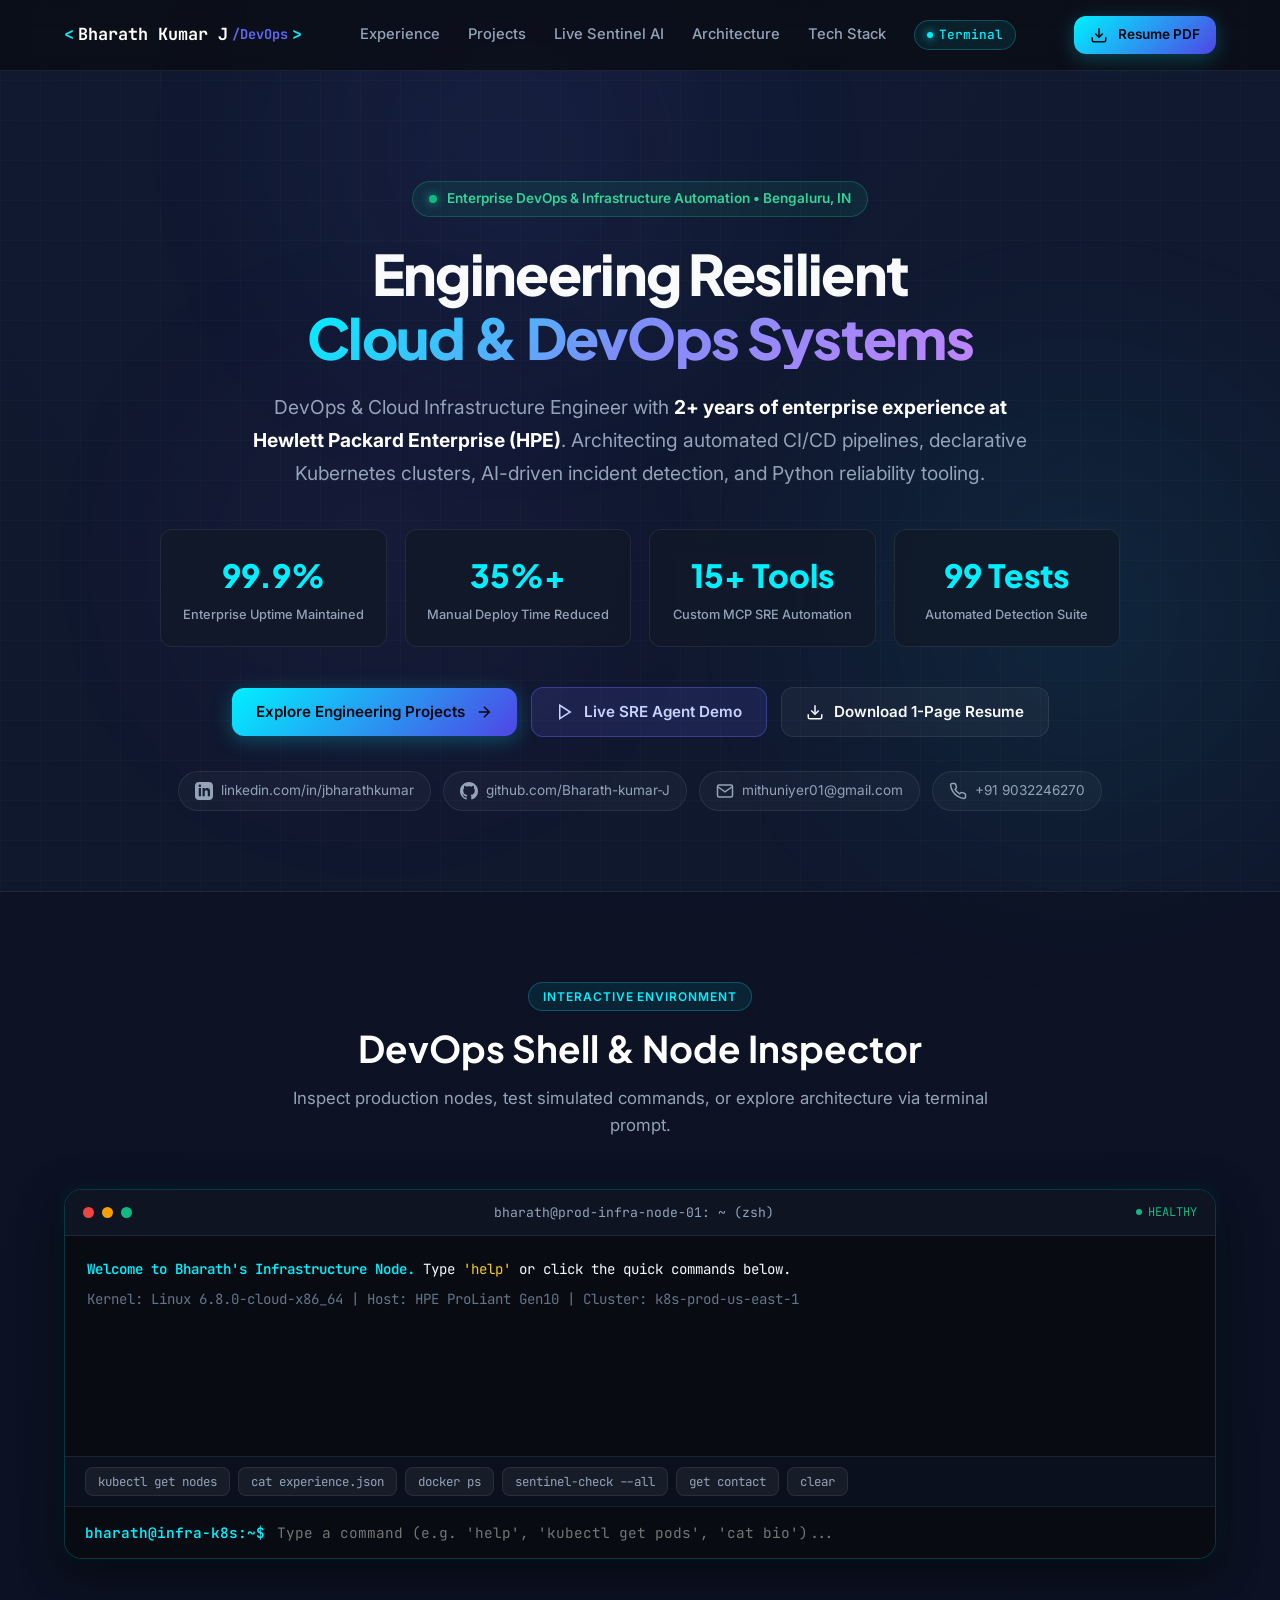
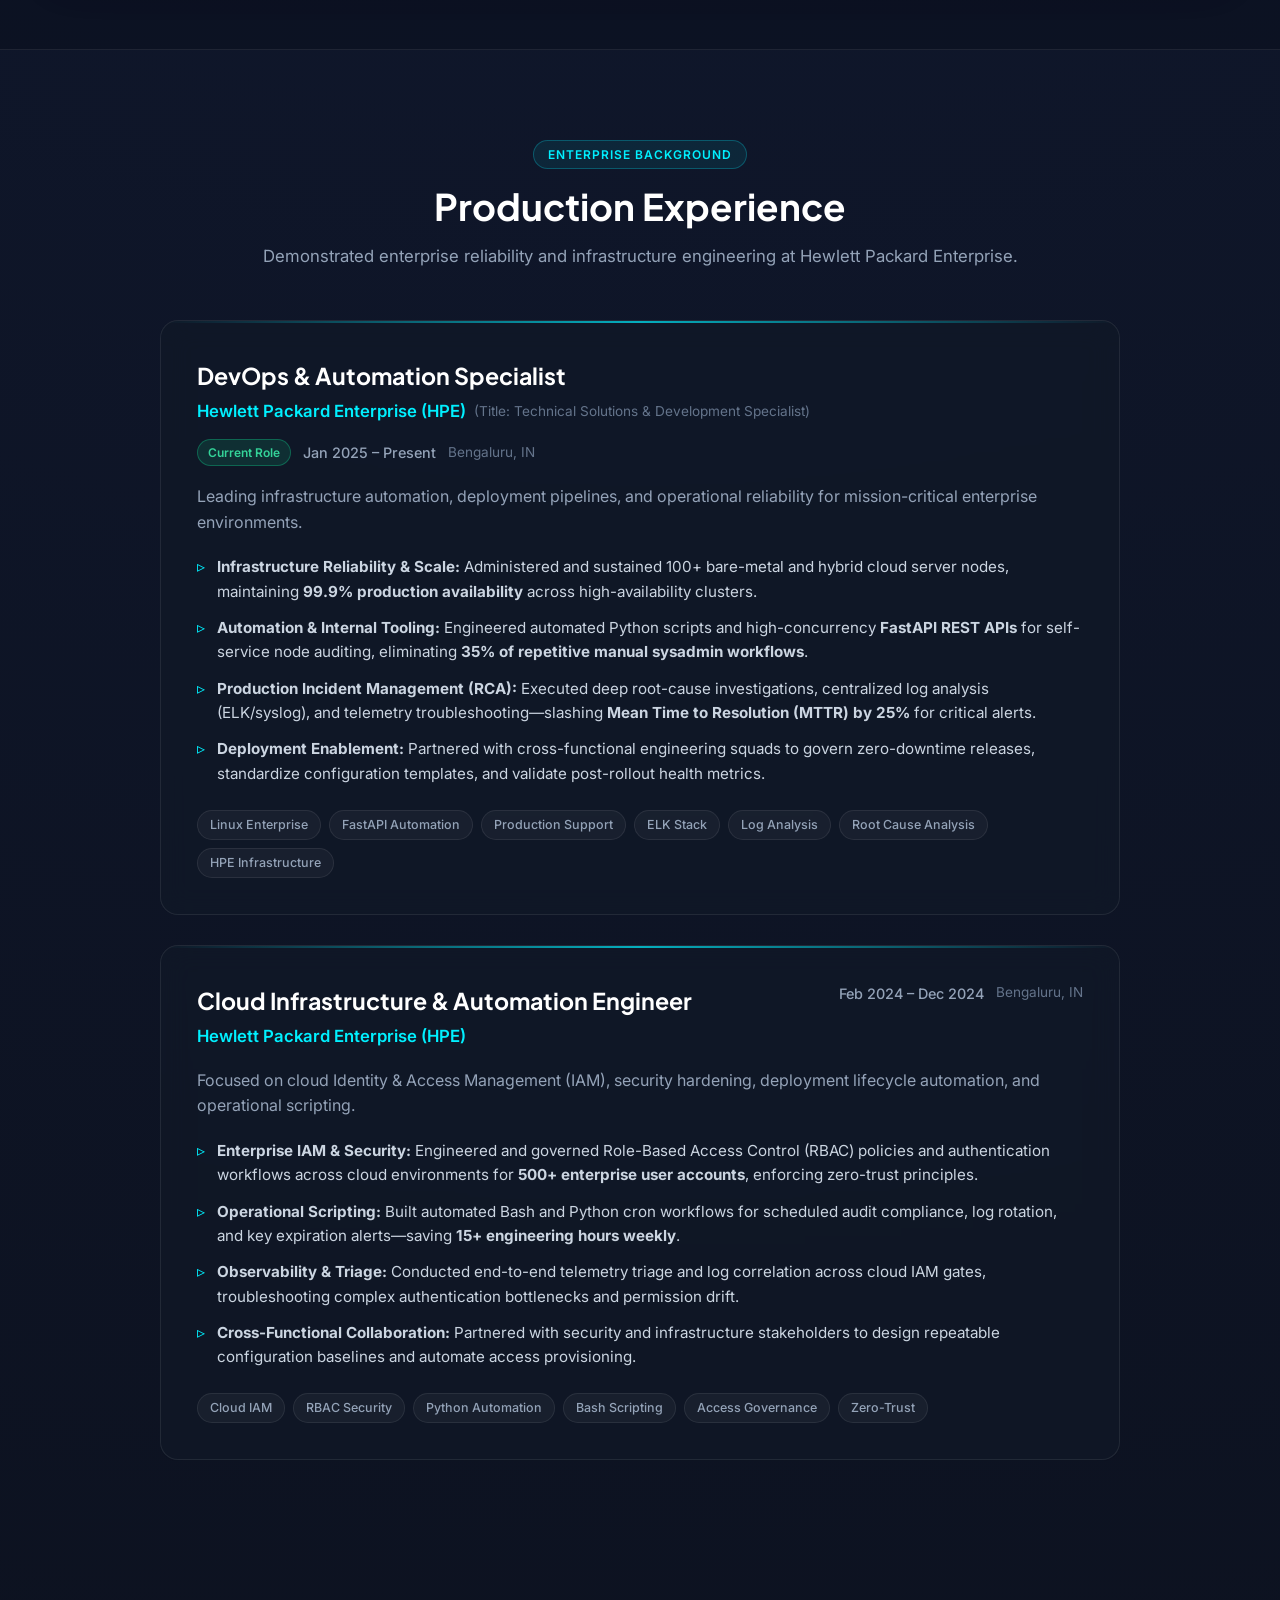
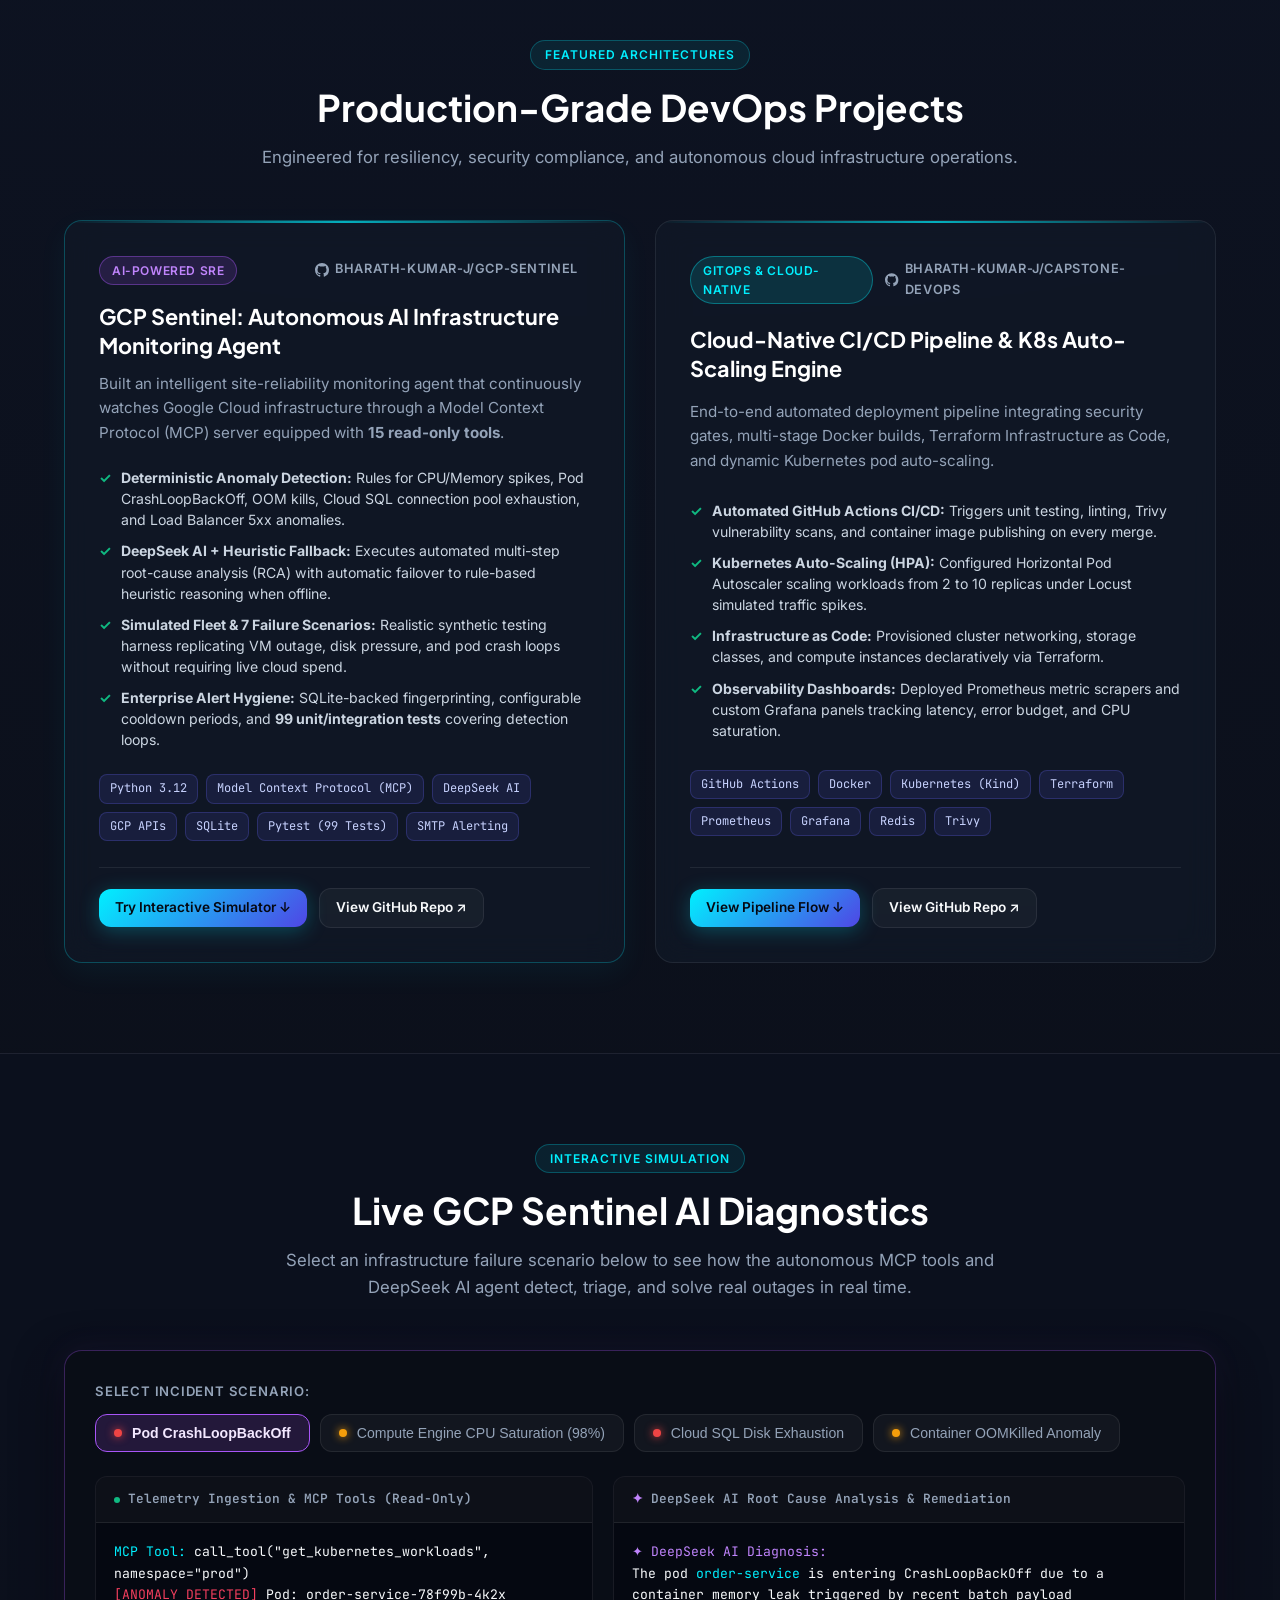
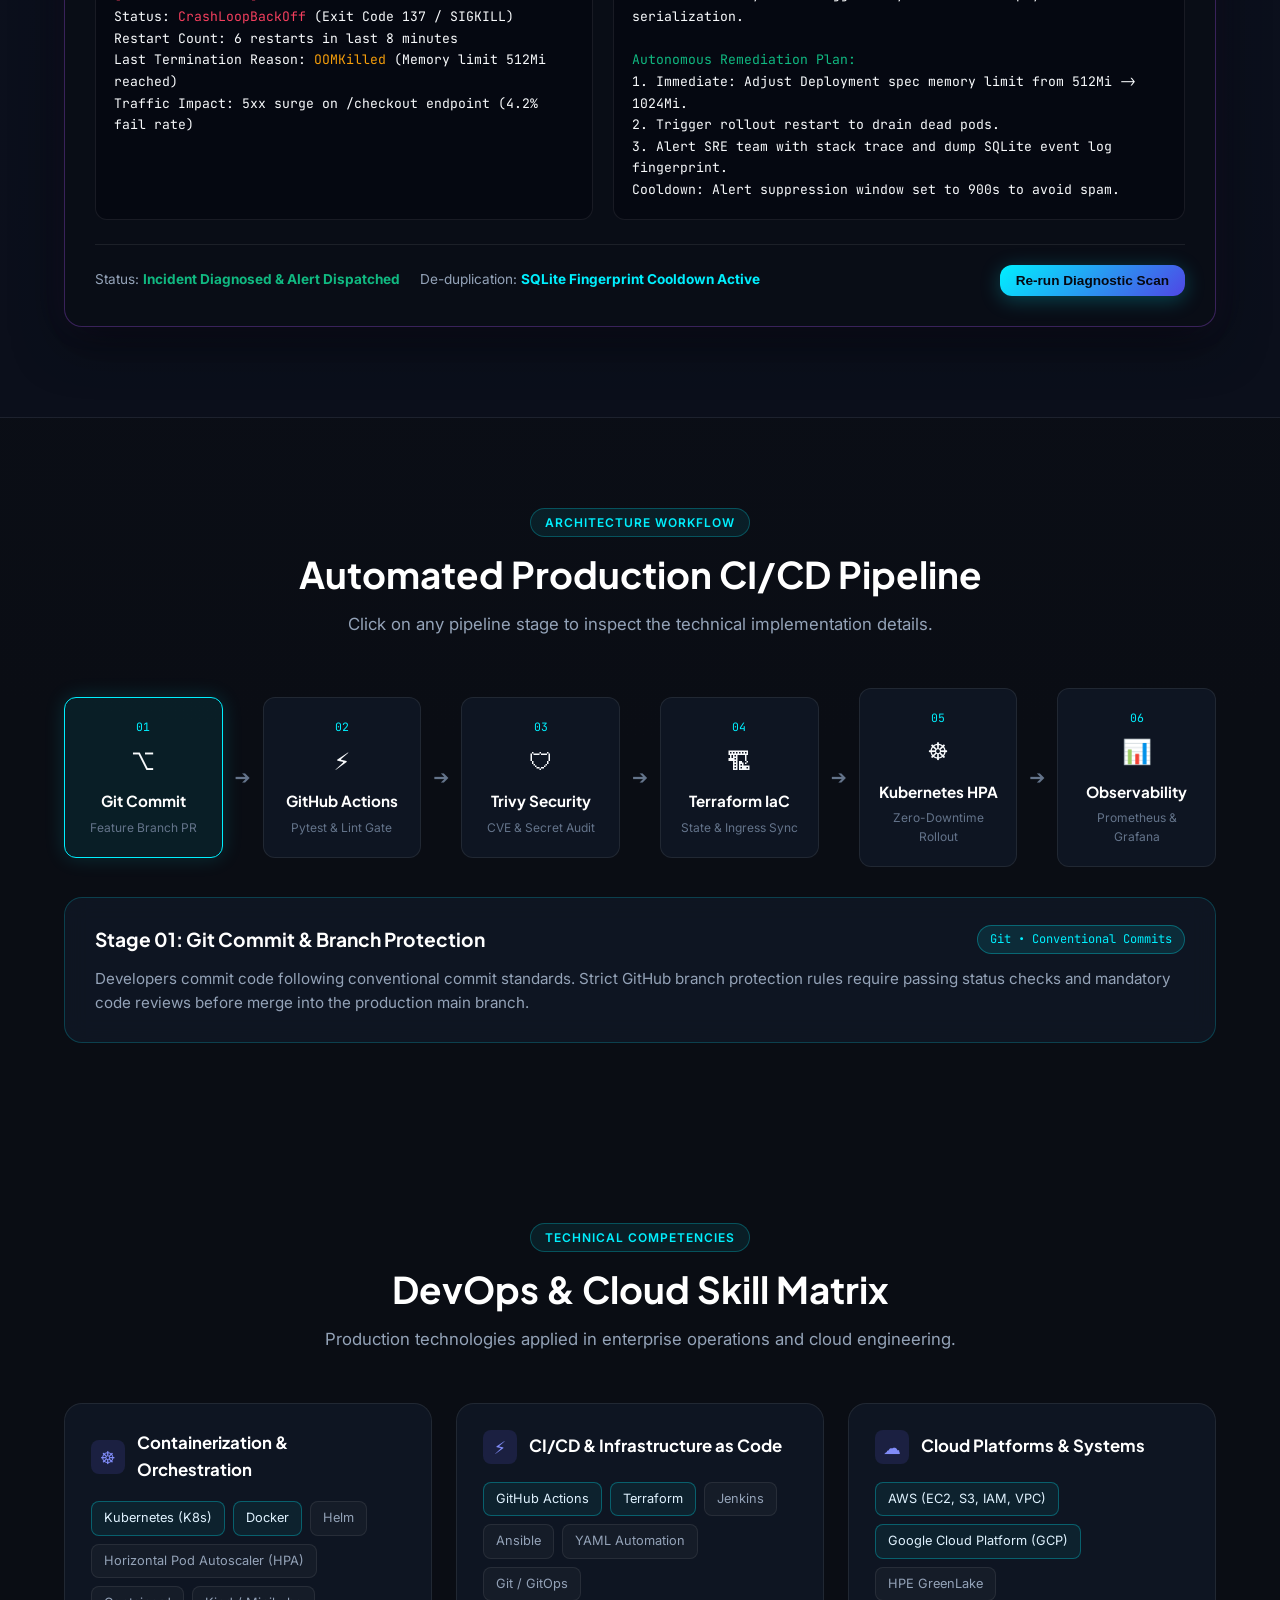
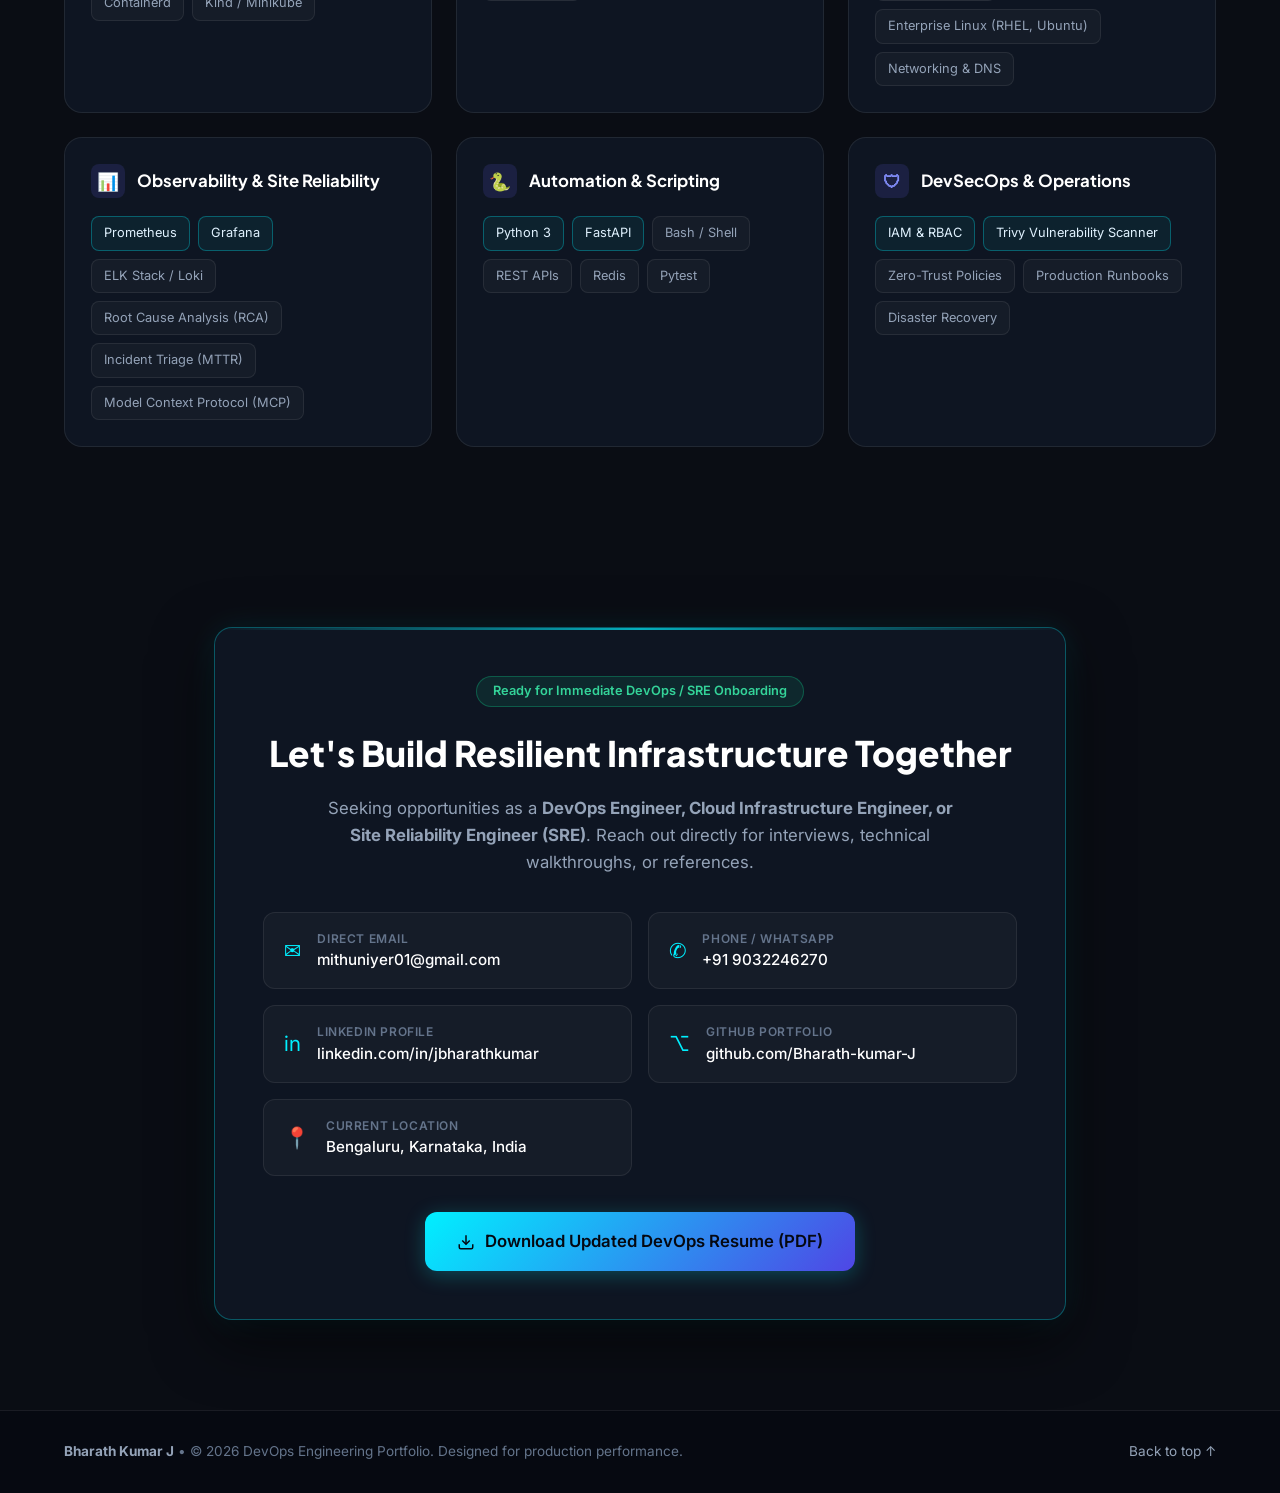
==== commit 84427c34: "fix: update LinkedIn profile to https://www.linkedin.com/in/jbharathkumar/" ====
--- a/index.html
+++ b/index.html
@@ -114,6 +114,10 @@
         </div>
 
         <div class="hero-socials">
+          <a href="https://www.linkedin.com/in/jbharathkumar/" target="_blank" rel="noopener noreferrer" class="social-chip" id="chip-linkedin">
+            <svg class="icon" viewBox="0 0 24 24" fill="currentColor"><path d="M19 0h-14c-2.761 0-5 2.239-5 5v14c0 2.761 2.239 5 5 5h14c2.762 0 5-2.239 5-5v-14c0-2.761-2.238-5-5-5zm-11 19h-3v-11h3v11zm-1.5-12.268c-.966 0-1.75-.79-1.75-1.764s.784-1.764 1.75-1.764 1.75.79 1.75 1.764-.783 1.764-1.75 1.764zm13.5 12.268h-3v-5.604c0-3.368-4-3.113-4 0v5.604h-3v-11h3v1.765c1.396-2.586 7-2.777 7 2.476v6.759z"/></svg>
+            <span>linkedin.com/in/jbharathkumar</span>
+          </a>
           <a href="https://github.com/Bharath-kumar-J" target="_blank" rel="noopener noreferrer" class="social-chip" id="chip-github">
             <svg class="icon" viewBox="0 0 24 24" fill="currentColor"><path d="M12 0C5.37 0 0 5.37 0 12c0 5.31 3.435 9.795 8.205 11.385.6.105.825-.255.825-.57 0-.285-.015-1.23-.015-2.235-3.015.555-3.795-.735-4.035-1.41-.135-.345-.72-1.41-1.23-1.695-.42-.225-1.02-.78-.015-.795.945-.015 1.62.87 1.845 1.23 1.08 1.815 2.805 1.305 3.495.99.105-.78.42-1.305.765-1.605-2.67-.3-5.46-1.335-5.46-5.925 0-1.305.465-2.385 1.23-3.225-.12-.3-.54-1.53.12-3.18 0 0 1.005-.315 3.3 1.23.96-.27 1.98-.405 3-.405s2.04.135 3 .405c2.295-1.56 3.3-1.23 3.3-1.23.66 1.65.24 2.88.12 3.18.765.84 1.23 1.905 1.23 3.225 0 4.605-2.805 5.625-5.475 5.925.435.375.81 1.095.81 2.22 0 1.605-.015 2.895-.015 3.3 0 .315.225.69.825.57A12.02 12.02 0 0024 12c0-6.63-5.37-12-12-12z"/></svg>
             <span>github.com/Bharath-kumar-J</span>
@@ -682,6 +686,14 @@
               </div>
             </a>
 
+            <a href="https://www.linkedin.com/in/jbharathkumar/" target="_blank" rel="noopener noreferrer" class="contact-item" id="link-linkedin">
+              <div class="item-icon">in</div>
+              <div class="item-content">
+                <span class="item-label">LinkedIn Profile</span>
+                <span class="item-value">linkedin.com/in/jbharathkumar</span>
+              </div>
+            </a>
+
             <a href="https://github.com/Bharath-kumar-J" target="_blank" rel="noopener noreferrer" class="contact-item" id="link-github">
               <div class="item-icon">⌥</div>
               <div class="item-content">
